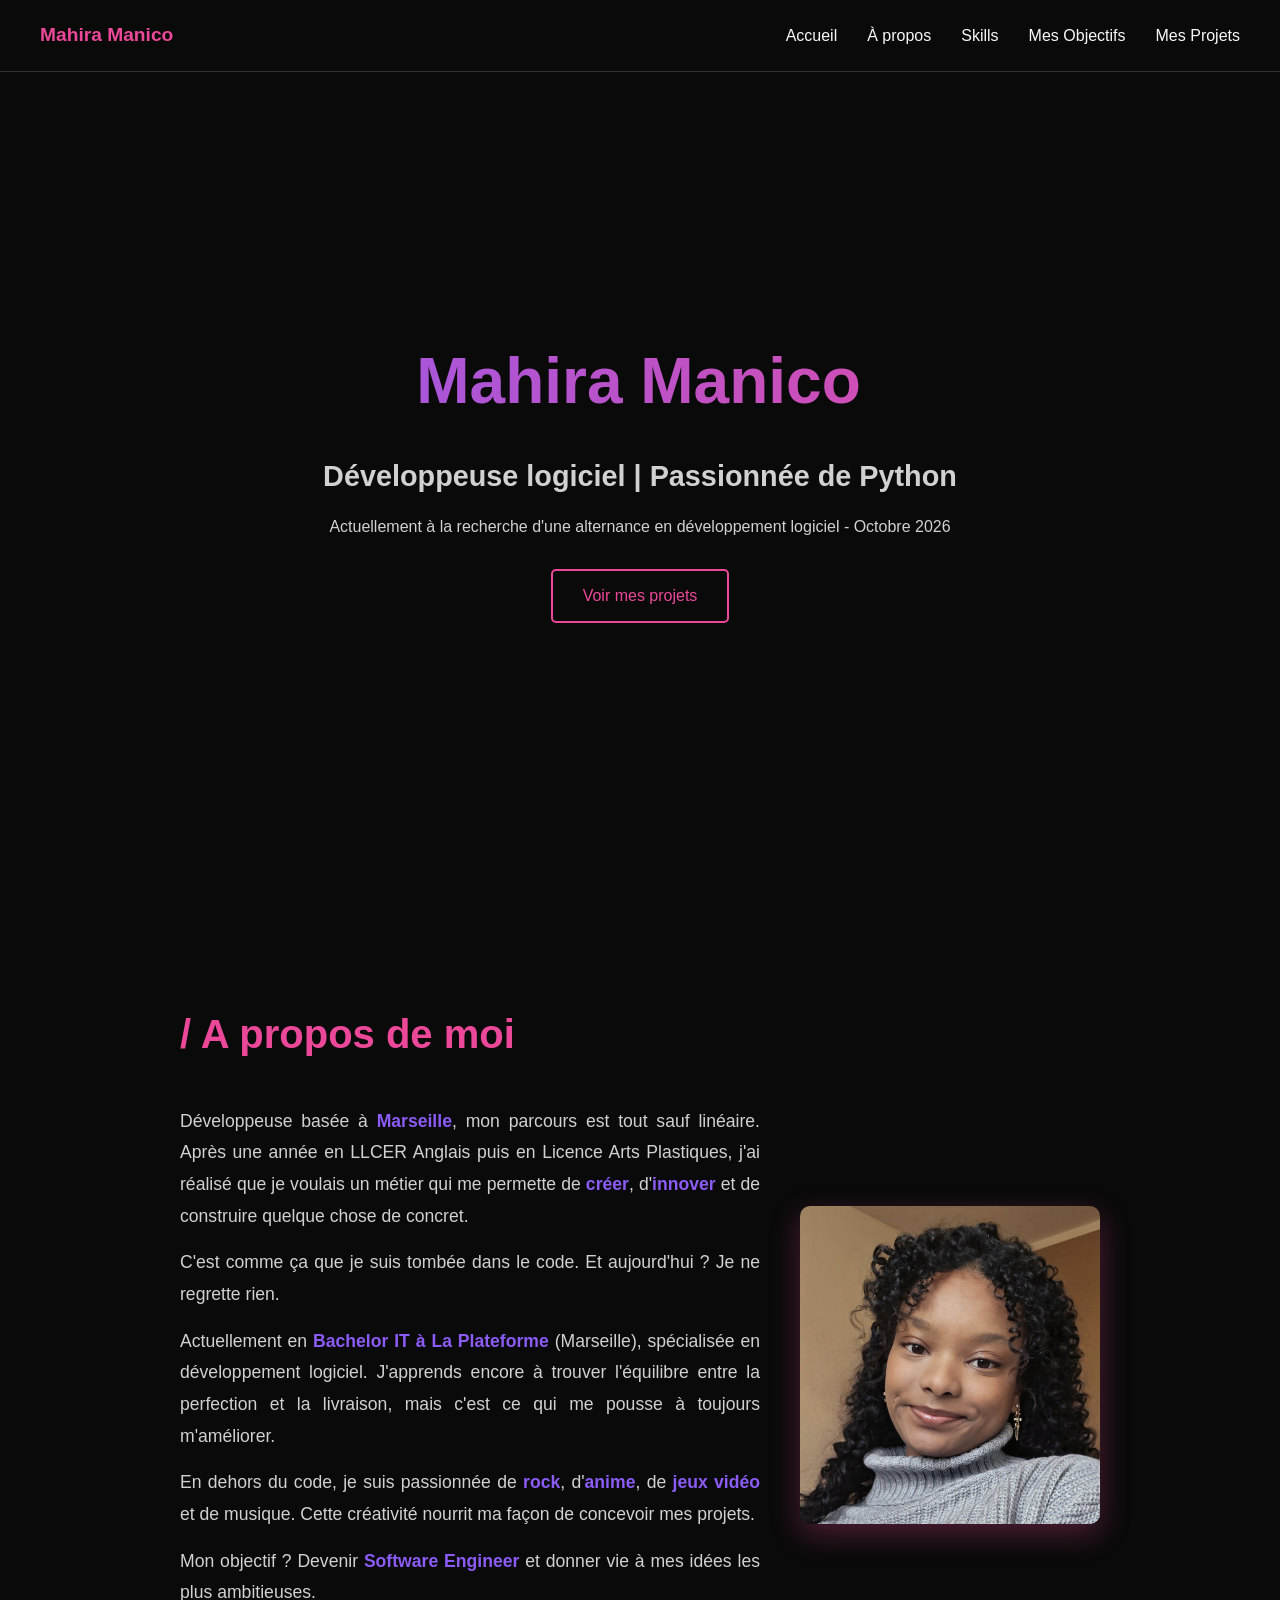
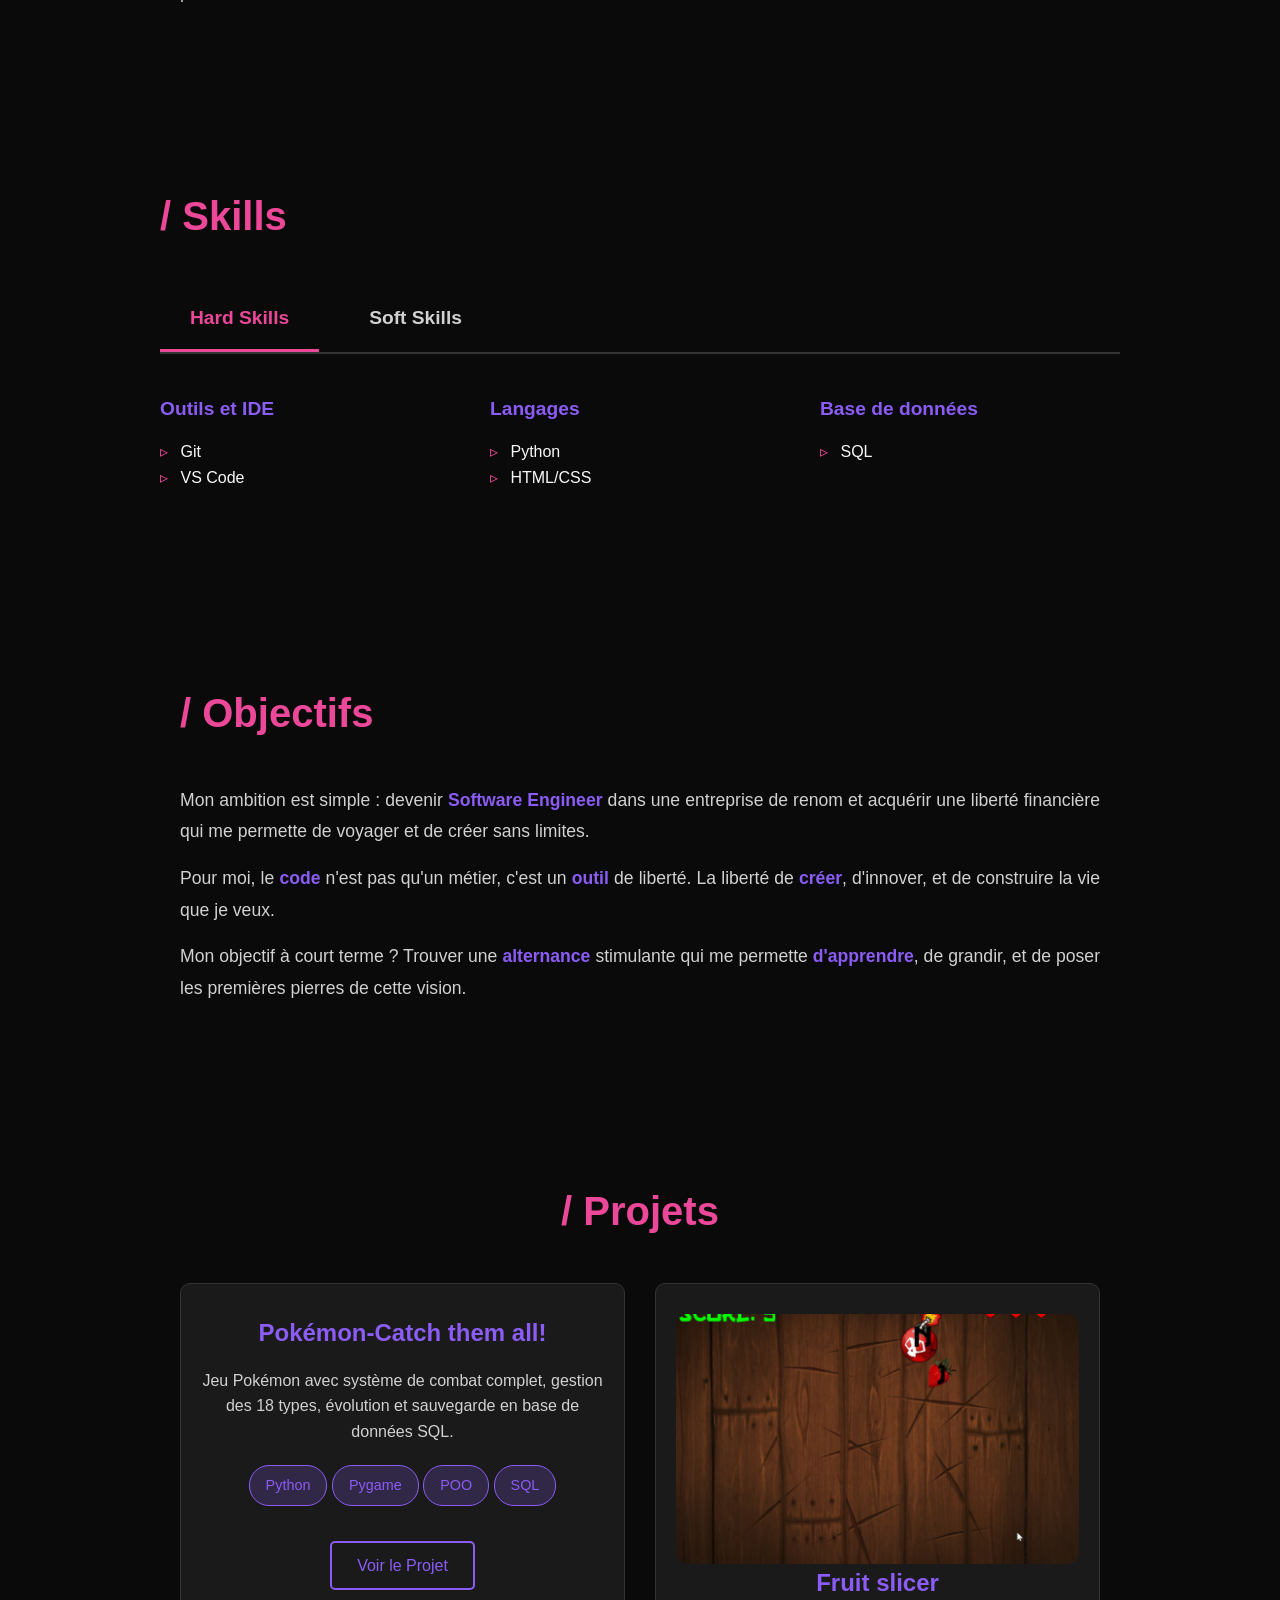
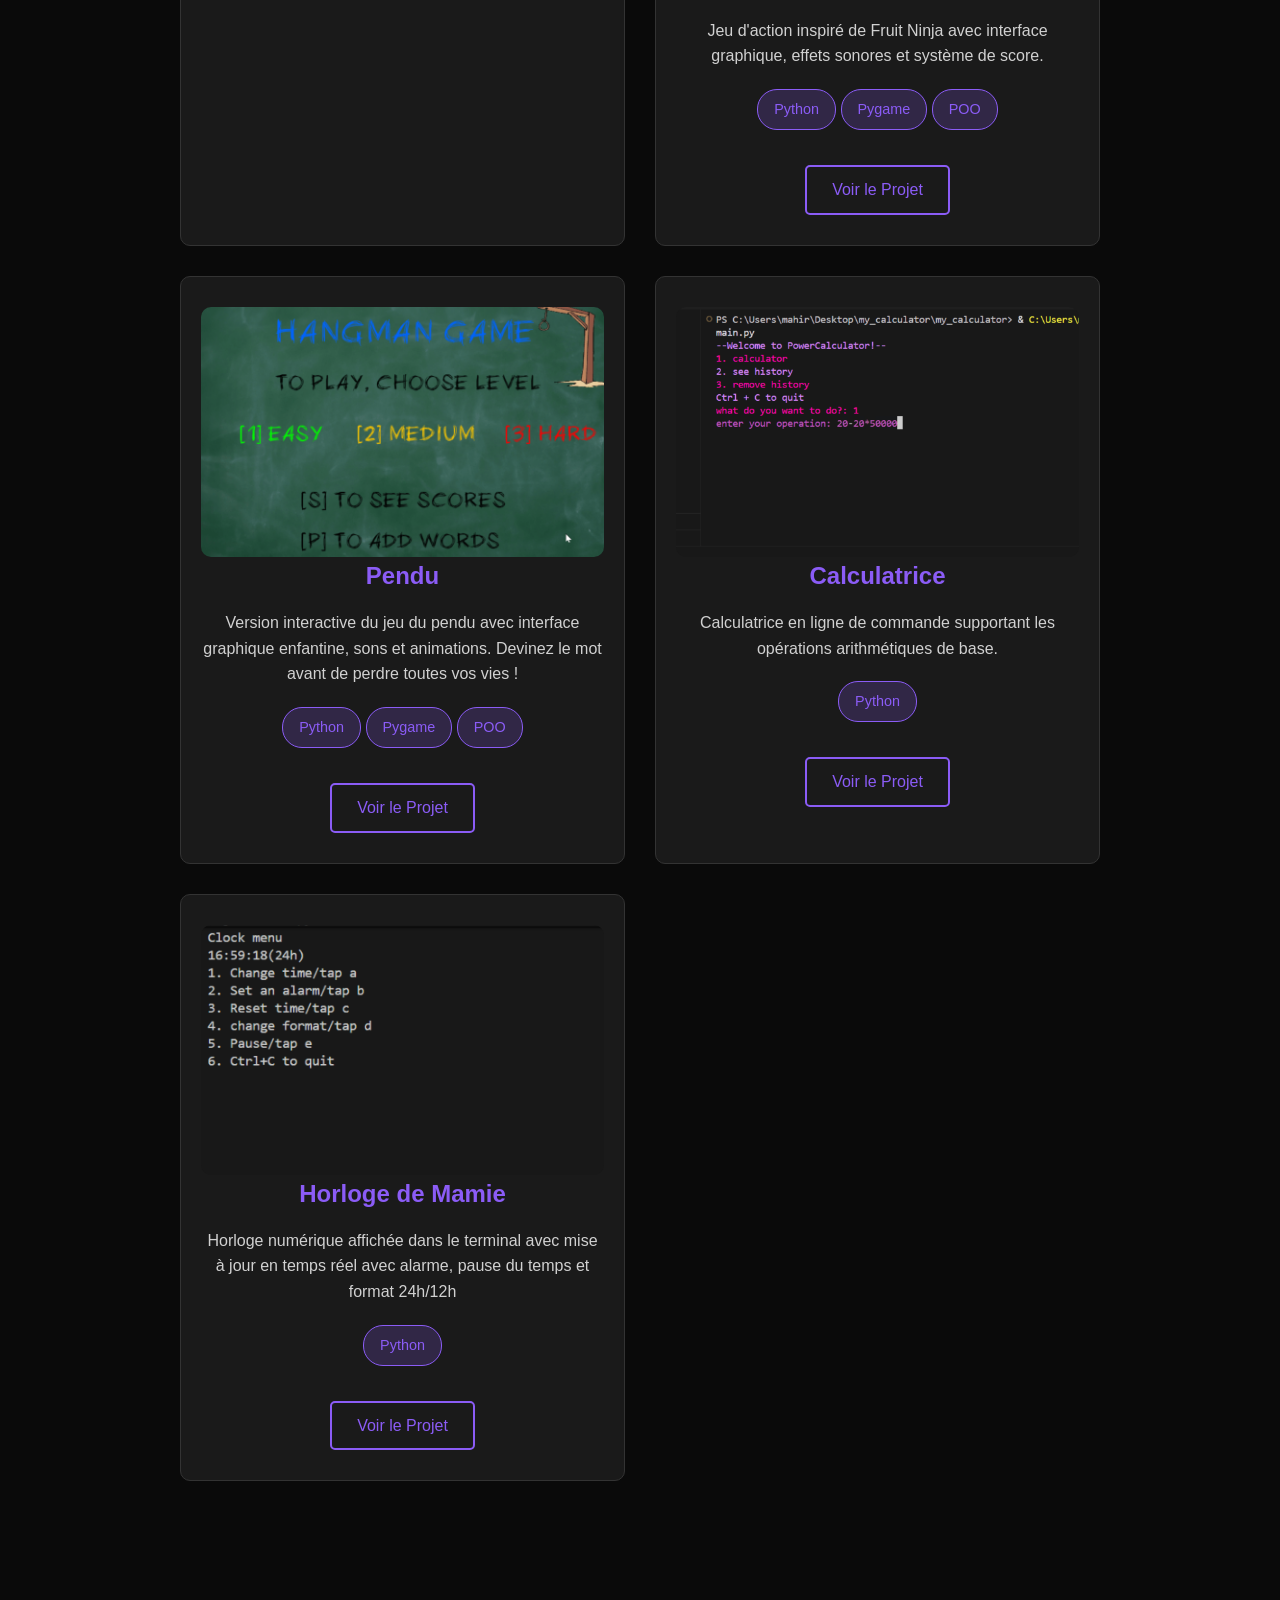
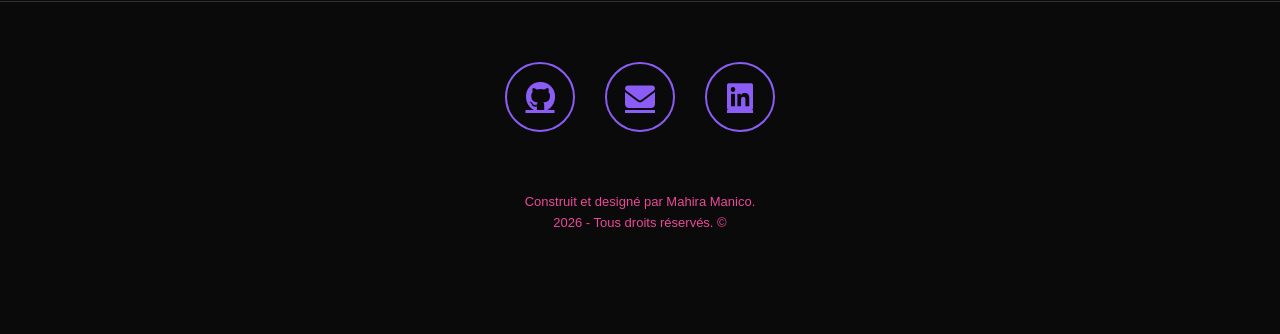
==== site.html @ 44b064f6 "Initial commit: add of portfolio and images" ====
<!DOCTYPE html>
<html lang="fr">
 <head>
    <meta charset="UTF-8">
    <meta name="viewport" content="width=device-width, initial-scale=1.0">
    <title>Mon portfolio</title>
    <link rel="stylesheet" href="style.css">
    <link rel="stylesheet" href="https://cdnjs.cloudflare.com/ajax/libs/font-awesome/6.5.1/css/all.min.css">
  </head>

<body>
    <header>
       
        <nav>
          <span>Mahira Manico</span>
          <ul>
            <li><a href="#accueil">Accueil</a></li>
            <li><a href="#apropos">À propos</a></li>
            <li><a href="#skills">Skills</a></li>
            <li><a href="#objectifs">Mes Objectifs</a></li>
            <li><a href="#projets">Mes Projets</a></li>
          </ul>
        </nav>
    </header>

    <main>
    <section class="intro" id="accueil">
        <h1 class="name">Mahira Manico</h1>
        <h2>Développeuse logiciel | Passionnée de Python</h2>
        <p>Actuellement à la recherche d'une alternance en développement logiciel - Octobre 2026</p>
        <a href="#projets">Voir mes projets</a>
    </section>

    <section class="intro-block" id="apropos">
        <h2 class="name-intro">/ A propos de moi</h2>
         <article class="block-about">
            <section class="infos">
          <p>Développeuse basée à <span class="highlight">Marseille</span>, mon parcours est tout sauf linéaire. Après une année en LLCER Anglais puis en Licence Arts Plastiques, j'ai réalisé que je voulais un métier qui me permette de <span class="highlight">créer</span>, d'<span class="highlight">innover</span> et de construire quelque chose de concret.</p>
          <p>C'est comme ça que je suis tombée dans le code. Et aujourd'hui ? Je ne regrette rien.</p>
          <p>Actuellement en <span class="highlight">Bachelor IT à La Plateforme</span> (Marseille), spécialisée en développement logiciel. J'apprends encore à trouver l'équilibre entre la perfection et la livraison, mais c'est ce qui me pousse à toujours m'améliorer.</p>
          <p>En dehors du code, je suis passionnée de <span class="highlight">rock</span>, d'<span class="highlight">anime</span>, de <span class="highlight">jeux vidéo</span> et de musique. Cette créativité nourrit ma façon de concevoir mes projets.</p>
          <p>Mon objectif ? Devenir <span class="highlight">Software Engineer</span> et donner vie à mes idées les plus ambitieuses.</p>
            </section>
        <img src="images/static/me.jpg" alt="Mahira Manico">
        </article>
    </section>

 <section id="skills">
  <h2 class="name">/ Skills</h2>

  <input type="radio" name="skill-tabs" id="tab-hard-input" checked>
  <input type="radio" name="skill-tabs" id="tab-soft-input">

  <div class="skills-tabs">
    <label for="tab-hard-input" class="tab-button">Hard Skills</label>
    <label for="tab-soft-input" class="tab-button">Soft Skills</label>
  </div>

  <div class="skills-content">
    <article class="content-hard">
      <section class="skill-group">
        <h4>Outils et IDE</h4>
        <ul><li>Git</li><li>VS Code</li></ul>
      </section>
      <section class="skill-group">
        <h4>Langages</h4>
        <ul><li>Python</li><li>HTML/CSS</li></ul>
      </section>
      <section class="skill-group">
        <h4>Base de données</h4>
        <ul><li>SQL</li></ul>
      </section>
    </article>

    <article class="content-soft">
      <section class="skill-group">
        <h4>Individuel</h4>
        <ul><li>Polyvalence</li><li>Autonomie</li><li>Adaptabilité</li></ul>
      </section>
      <section class="skill-group">
        <h4>Collectif</h4>
        <ul><li>Esprit d'équipe</li><li>Communication</li></ul>
      </section>
    </article>
  </div>
</section>

    <section id="objectifs">
        <h2 class="name">/ Objectifs</h2>
         <p>Mon ambition est simple : devenir <span class="highlight">Software Engineer</span> dans une entreprise de renom et acquérir une liberté financière qui me permette de voyager et de créer sans limites.</p>
         <p>Pour moi, le <span class="highlight">code</span> n'est pas qu'un métier, c'est un <span class="highlight">outil</span> de liberté. La liberté de <span class="highlight">créer</span>, d'innover, et de construire la vie que je veux.</p>
         <p>Mon objectif à court terme ? Trouver une <span class="highlight">alternance</span> stimulante qui me permette <span class="highlight">d'apprendre</span>, de grandir, et de poser les premières pierres de cette vision.</p>
  </section>

    <section id="projets">
          <h2 class="name">/ Projets</h2>
          <div class="projects-container">
            <div class="project-cards">
                <h3>Pokémon-Catch them all!</h3>
                 <p>Jeu Pokémon avec système de combat complet, gestion des 18 types, évolution et sauvegarde en base de données SQL.</p>
                 <div class="project-stack">
                  <span>Python</span>
                  <span>Pygame</span>
                  <span>POO</span>
                  <span>SQL</span>
                  </div>
                   <a href="https://github.com/mahira-manico/pokemon">Voir le Projet</a>
            </div>
            <div class="project-cards">
               <div class="project-img">
                <img class="static" src="images/static/fruit_slicer_static.png" alt="aperçu du jeu">
                <img class="gif" src="images/gif/fruit_slicer.gif" alt="aperçu du jeu animé">
               </div>
                <h3>Fruit slicer</h3>
                 <p>Jeu d'action inspiré de Fruit Ninja avec interface graphique, effets sonores et système de score.</p>
                  <div class="project-stack">
                  <span>Python</span>
                  <span>Pygame</span>
                  <span>POO</span>
                  </div>
                   <a href="https://github.com/mahira-manico/fruit-slicer">Voir le Projet</a>
            </div>

             <div class="project-cards">
              <div class="project-img">
                 <img class="static" src="images/static/pendu_static.png" alt="aperçu du jeu">
                 <img class="gif" src="images/gif/hangman.gif" alt="aperçu du jeu animé">
              </div>
                <h3>Pendu</h3>
                 <p> Version interactive du jeu du pendu avec interface graphique enfantine, sons et animations. Devinez le mot avant de perdre toutes vos vies !</p>
                  <div class="project-stack">
                  <span>Python</span>
                  <span>Pygame</span>
                  <span>POO</span>            
                  </div>
                   <a href="https://github.com/mahira-manico/pendu">Voir le Projet</a>
            </div>
             <div class="project-cards">
               <div class="project-img">
                <img class="static" src="images/static/calculator_static.png" alt="aperçu du jeu">
                <img class="gif" src="images/gif/calculator.gif" alt="aperçu du jeu animé">
               </div>
                <h3>Calculatrice</h3>
                 <p> Calculatrice en ligne de commande supportant les opérations arithmétiques de base.</p>
                  <div class="project-stack">
                  <span>Python</span>
                  </div>
                   <a href="https://github.com/mahira-manico/my_calculator">Voir le Projet</a>
            </div>
             <div class="project-cards">
               <div class="project-img">
                <img class="static" src="images/static/clock_static.png" alt="aperçu du jeu">
                <img class="gif" src="images/gif/clock.gif" alt="aperçu du jeu animé">
               </div>
                <h3>Horloge de Mamie</h3>
                 <p>Horloge numérique affichée dans le terminal avec mise à jour en temps réel avec alarme, pause du temps et format 24h/12h</p>
                  <div class="project-stack">
                  <span>Python</span>
                  </div>
                   <a href="https://github.com/mahira-manico/clock_project">Voir le Projet</a>
             </div>
            </div>
    </section>
     </main>

    <footer>
        <div class="contact">

          <a href="https://github.com/mahira-manico" target="_blank" alt="lien Github">
            <i class="fa-brands fa-github"></i>
          </a>
       
          <a href="mailto:mahira.manico@laplateforme.io" target="_blank" alt="lien Gmail">
            <i class="fa-solid fa-envelope"></i>
          </a>

          <a href="https://www.linkedin.com/in/mahira-manico" alt="lien Linkedin">
            <i class="fa-brands fa-linkedin"></i>
          </a>
        </div>
        <div class="rights">
          <p>Construit et designé par Mahira Manico.</p>
          <p>2026 - Tous droits réservés. ©</p>
        </div>
    </footer>
</body>
</html>
---- style.css ----
/* === RESET === */
* {
    margin: 0;
    padding: 0;
    box-sizing: border-box;
}

/* === VARIABLES COULEURS === */
:root {
    --bg-dark: #0a0a0a;
    --text-light: #f8f8f8;
    --text-gray: #d1d1d1;
    --accent-violet: #8b5cf6;
    --accent-rose: #ec4899;
    --hover-bg: rgba(236, 72, 153, 0.1);
}

/* === BODY === */
body {
    background-color: var(--bg-dark);
    color: var(--text-light);
    font-family: Arial, sans-serif;
    line-height: 1.6;
}

html {
    scroll-behavior: smooth;
}


/* === HEADER & NAV === */
header {
    position: sticky;
    top: 0;
    background-color: var(--bg-dark);
    padding: 20px 40px;
    border-bottom: 1px solid #333;
}

nav {
    display: flex;
    justify-content: space-between;
    align-items: center;
}

nav span {
    font-size: 1.2rem;
    font-weight: bold;
    color: var(--accent-rose);
}

nav ul {
    display: flex;
    list-style: none;
    gap: 30px;
}

nav a {
    color: var(--text-light);
    text-decoration: none;
    transition: color 0.3s;
}

nav a:hover {
    color: var(--accent-violet);
}

/* === SECTION INTRO / ACCUEIL === */
.intro {
    text-align: center;
    min-height: 90vh;
    display: flex;
    flex-direction: column;
    justify-content: center;
    align-items: center;
    padding: 40px;
}

.intro .name {
     display: inline-block;
    font-size: 4rem;
    margin-bottom: 20px;
    background: linear-gradient(to right, var(--accent-violet), var(--accent-rose));
    -webkit-background-clip: text;
    -webkit-text-fill-color: transparent;
    background-clip: text;
    
    /* Effet typewriter */
    overflow: hidden;
    border-right: 3px solid var(--accent-rose);
    white-space: nowrap;
    width: 0;
    animation: typing 2s steps(13) 0.5s forwards, blink 0.75s step-end 3,removeCursor 0s 2s forwards;
}

.intro h2 {
    font-size: 1.8rem;
    color: var(--text-gray);
    margin-bottom: 15px;
}

.intro p {
    color: var(--text-gray);
    margin-bottom: 30px;
}

.intro a {
    display: inline-block;
    padding: 12px 30px;
    background-color: transparent;
    border: 2px solid var(--accent-rose);
    color: var(--accent-rose);
    text-decoration: none;
    border-radius: 5px;
    transition: all 0.3s;
}

.intro a:hover {
    background-color: var(--accent-rose);
    color: var(--bg-dark);
}

/* === SECTION À PROPOS === */
.intro-block {
    max-width: 1000px;
    margin: 80px auto;
    padding: 40px;
}

.name-intro {
    font-size: 2.5rem;
    margin-bottom: 40px;
    color: var(--accent-rose);
}

.block-about {
    display: flex;
    gap: 40px;
    align-items: center;
}

.infos {
    flex: 1;
    font-size: 1.1rem;
    line-height: 1.8;
    text-align: justify;
    color: var(--text-gray);
}

.highlight {
    color: var(--accent-violet);
    font-weight: 600;
}

/* Rendre les paragraphes plus aérés */
.infos p {
    margin-bottom: 15px;
}
.block-about img {
    max-width: 300px;
    border-radius: 10px;
    box-shadow: 0 10px 30px rgba(236, 72, 153, 0.3);
}

/* === SKILLS SECTION === */
#skills {
    max-width: 1000px;
    margin: 80px auto;
    padding: 40px 20px;
}

#skills h2 {
    font-size: 2.5rem;
    margin-bottom: 40px;
    color: var(--accent-rose);
}

/* Cacher les radio buttons */
#tab-hard-input,
#tab-soft-input {
    display: none;
}

/* Boutons d'onglets */
.skills-tabs {
    display: flex;
    gap: 20px;
    margin-bottom: 40px;
    border-bottom: 2px solid #333;
}

.tab-button {
    padding: 15px 30px;
    color: var(--text-gray);
    cursor: pointer;
    font-size: 1.2rem;
    font-weight: 600;
    border-bottom: 3px solid transparent;
    transition: all 0.3s;
}

.tab-button:hover {
    color: var(--accent-rose);
}

/* Style de l'onglet actif */
#tab-hard-input:checked ~ .skills-tabs label[for="tab-hard-input"],
#tab-soft-input:checked ~ .skills-tabs label[for="tab-soft-input"] {
    color: var(--accent-rose);
    border-bottom-color: var(--accent-rose);
}

/* Contenu caché par défaut */
.content-hard,
.content-soft {
    display: none;
}

/* Afficher le contenu selon l'onglet actif */
#tab-hard-input:checked ~ .skills-content .content-hard {
    display: grid;
    grid-template-columns: repeat(auto-fit, minmax(250px, 1fr));
    gap: 30px;
}

#tab-soft-input:checked ~ .skills-content .content-soft {
    display: grid;
    grid-template-columns: repeat(auto-fit, minmax(250px, 1fr));
    gap: 30px;
}

/* Style des groupes de skills */
.skill-group {
    margin-bottom: 30px;
}

.skill-group h4 {
    color: var(--accent-violet);
    margin-bottom: 15px;
    font-size: 1.2rem;
}

.skill-group ul {
    list-style: none;
    padding-left: 0;
}

.skill-group li:before {
    content: "▹ ";
    color: var(--accent-rose);
    margin-right: 8px;
}

/* === SECTION OBJECTIFS === */
#objectifs {
    max-width: 1000px;
    margin: 80px auto;
    padding: 40px;
}

#objectifs h2 {
    font-size: 2.5rem;
    margin-bottom: 40px;
    color: var(--accent-rose);
}

#objectifs p {
    font-size: 1.1rem;
    line-height: 1.8;
    color: var(--text-gray);
    text-align: justify;
    margin-bottom:15px;
}

/* === SECTION PROJETS === */
#projets {
    max-width: 1000px;
    margin: 80px auto;
    padding: 40px;
}

#projets .name{
    font-size: 2.5rem;
    margin-bottom: 40px;
    color: var(--accent-rose);
    text-align:center;
}

.projects-container{
    display: grid;
    grid-template-columns: repeat(auto-fit, minmax(300px, 1fr));
    gap: 30px;
}

.project-cards {
    
    background-color: #1a1a1a;
    padding: 30px 20px;
    border-radius: 10px;
    border: 1px solid #333;
    transition: transform 0.3s, box-shadow 0.3s;
    text-align:center;

}

.project-cards:hover {
    transform: translateY(-5px);
    box-shadow: 0 10px 30px rgba(139, 92, 246, 0.3);
}

.project-cards h3 {
    color: var(--accent-violet);
    margin-bottom: 15px;
    font-size: 1.5rem;
}

.project-cards p {
    color: var(--text-gray);
    margin-bottom: 10px;
    line-height: 1.6;
}

.project-cards a {
    display: inline-block;
    margin-top: 15px;
    padding: 10px 25px;
    background-color: transparent;
    border: 2px solid var(--accent-violet);
    color: var(--accent-violet);
    text-decoration: none;
    border-radius: 5px;
    transition: all 0.3s;
}

.project-cards a:hover {
    background-color: var(--accent-violet);
    color: var(--bg-dark);
}

.project-stack{
    margin: 15px 0;
    text-align:center;
    margin-bottom:20px;
    margin-top:20px;
}

.project-stack span{
    display: inline-block;
    padding: 8px 16px;
    background-color: rgba(139, 92, 246, 0.2);
    border: 1px solid var(--accent-violet);
    border-radius: 20px;
    color: var(--accent-violet);
    font-size: 0.9rem;
    font-weight: 500;

}
.project-img {
    height: 250px;
    overflow: hidden;
    background-color: #000;
    display: flex;
    justify-content: center;
    align-items: center;
    border-radius: 10px;
    width: 100%;
    position: relative; /* Important ! */
}

.project-img img {
    width: 100%;
    height: 100%;
    object-fit: cover;
    transition: opacity 0.3s ease;
}

.project-img .gif {
    position: absolute;
    top: 0;
    left: 0;
    opacity: 0;
}

.project-img:hover .gif {
    opacity: 1;
}

.project-img:hover .static {
    opacity: 0;
}


/* === FOOTER === */
footer {
    text-align: center;
    padding: 60px 40px;
    border-top: 1px solid #333;
    margin-top: 80px;
}

footer h2 {
    font-size: 2rem;
    margin-bottom: 30px;
    color: var(--accent-rose);
}

.contact {
    display: flex;
    gap: 30px;
    justify-content: center;
    align-items: center;
}

.contact a {
    display: flex;
    align-items: center;
    justify-content: center;
    width: 70px;
    height: 70px;
    background-color: transparent;
    border: 2px solid var(--accent-violet);
    border-radius: 50%;
    color: var(--accent-violet);
    font-size: 30px;
    transition: all 0.3s;
}

.contact a:hover {
    background-color: var(--accent-violet);
    color: var(--bg-dark);
    transform: translateY(-5px);
}

.rights{
    text-align: center;
    padding: 10px 10px;
    margin-top: 50px;
    margin-bottom: 30px;
    color:var(--accent-rose);
    font-size:small;

}

/* Animation d'apparition */
@keyframes fadeInUp {
    from {
        opacity: 0;
        transform: translateY(30px);
    }
    to {
        opacity: 1;
        transform: translateY(0);
    }
}

@keyframes typing {
    from { width: 0; }
    to { width: 100%; }
}

@keyframes blink {
    50% { border-color: transparent; }
}

@keyframes removeCursor {
    to { border-right-color: transparent; }
}

/* Applique l'animation aux sections */
section {
    animation: fadeInUp 0.8s ease-out;
}

/* Pour que chaque section apparaisse avec un délai */
#accueil { animation-delay: 0s; }
#apropos { animation-delay: 0.2s; }
#skills { animation-delay: 0.2s; }
#objectifs { animation-delay: 0.2s; }
#projets { animation-delay: 0.2s; }
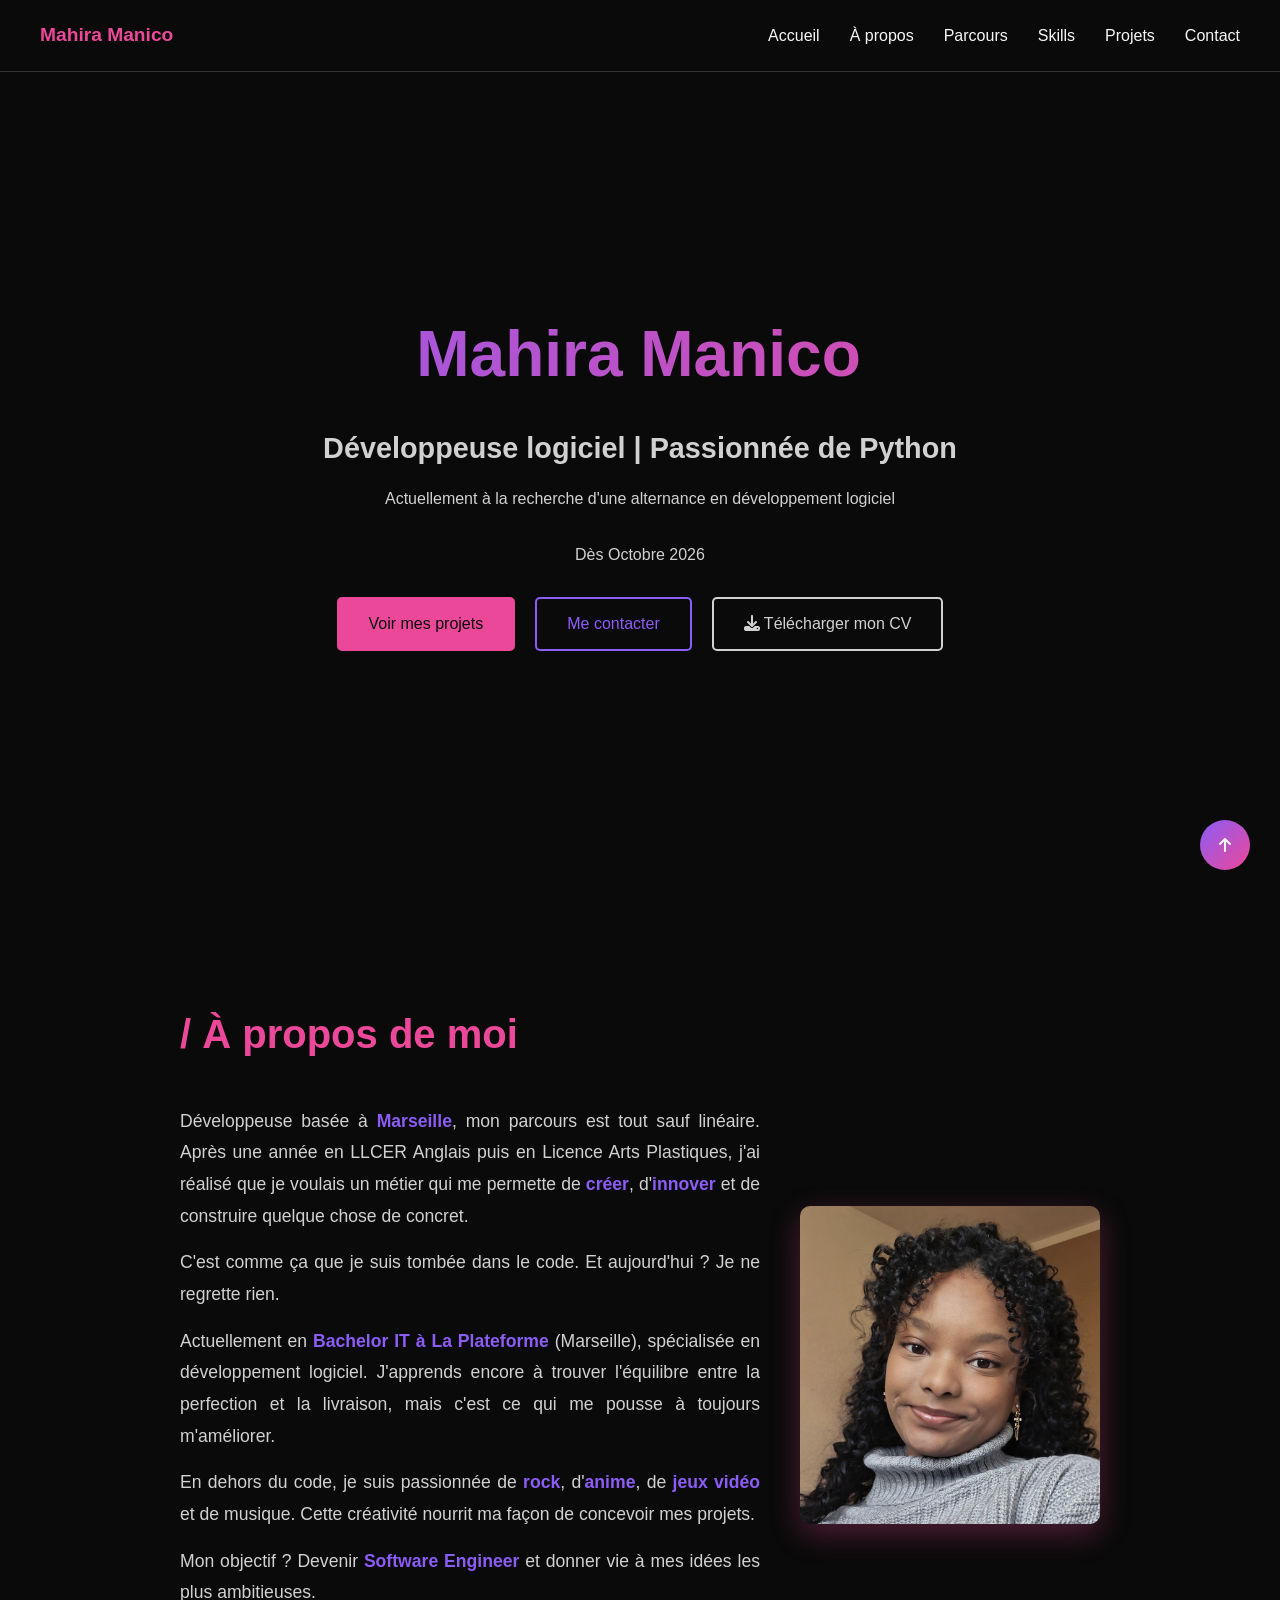
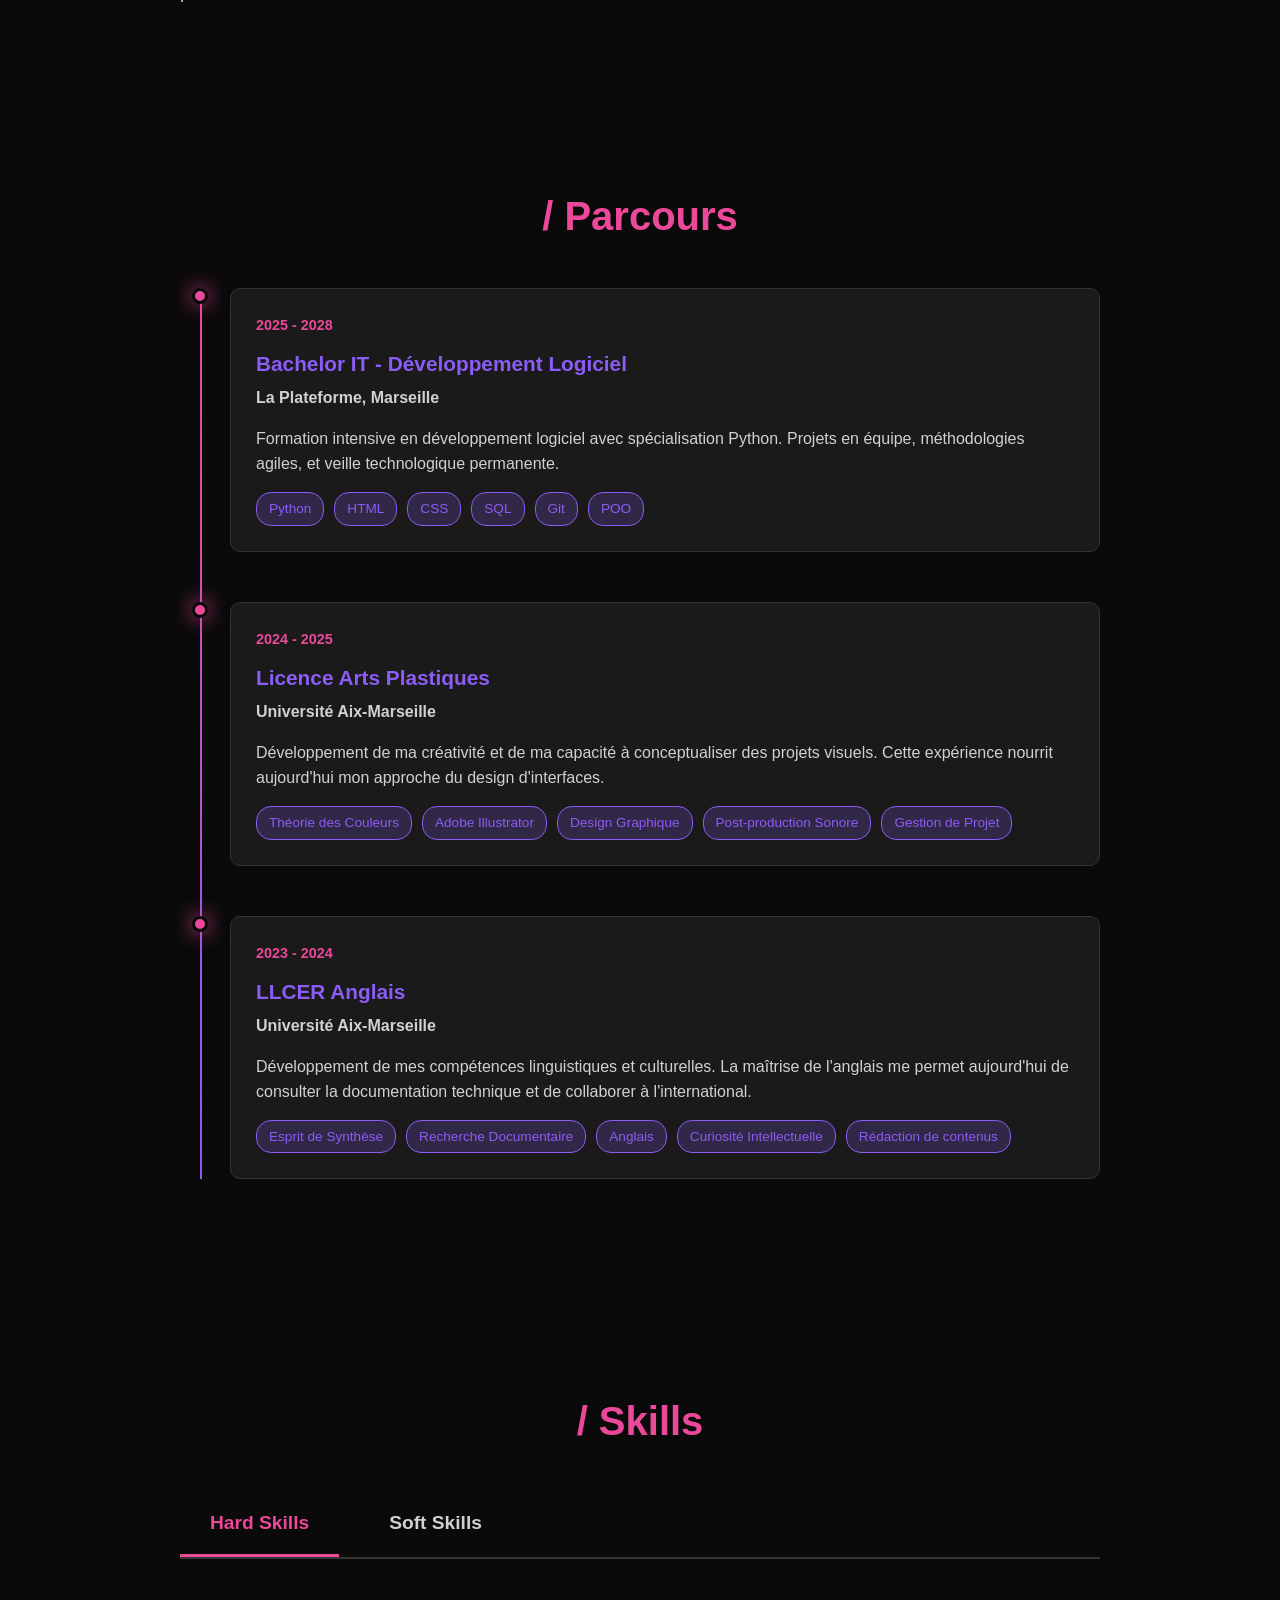
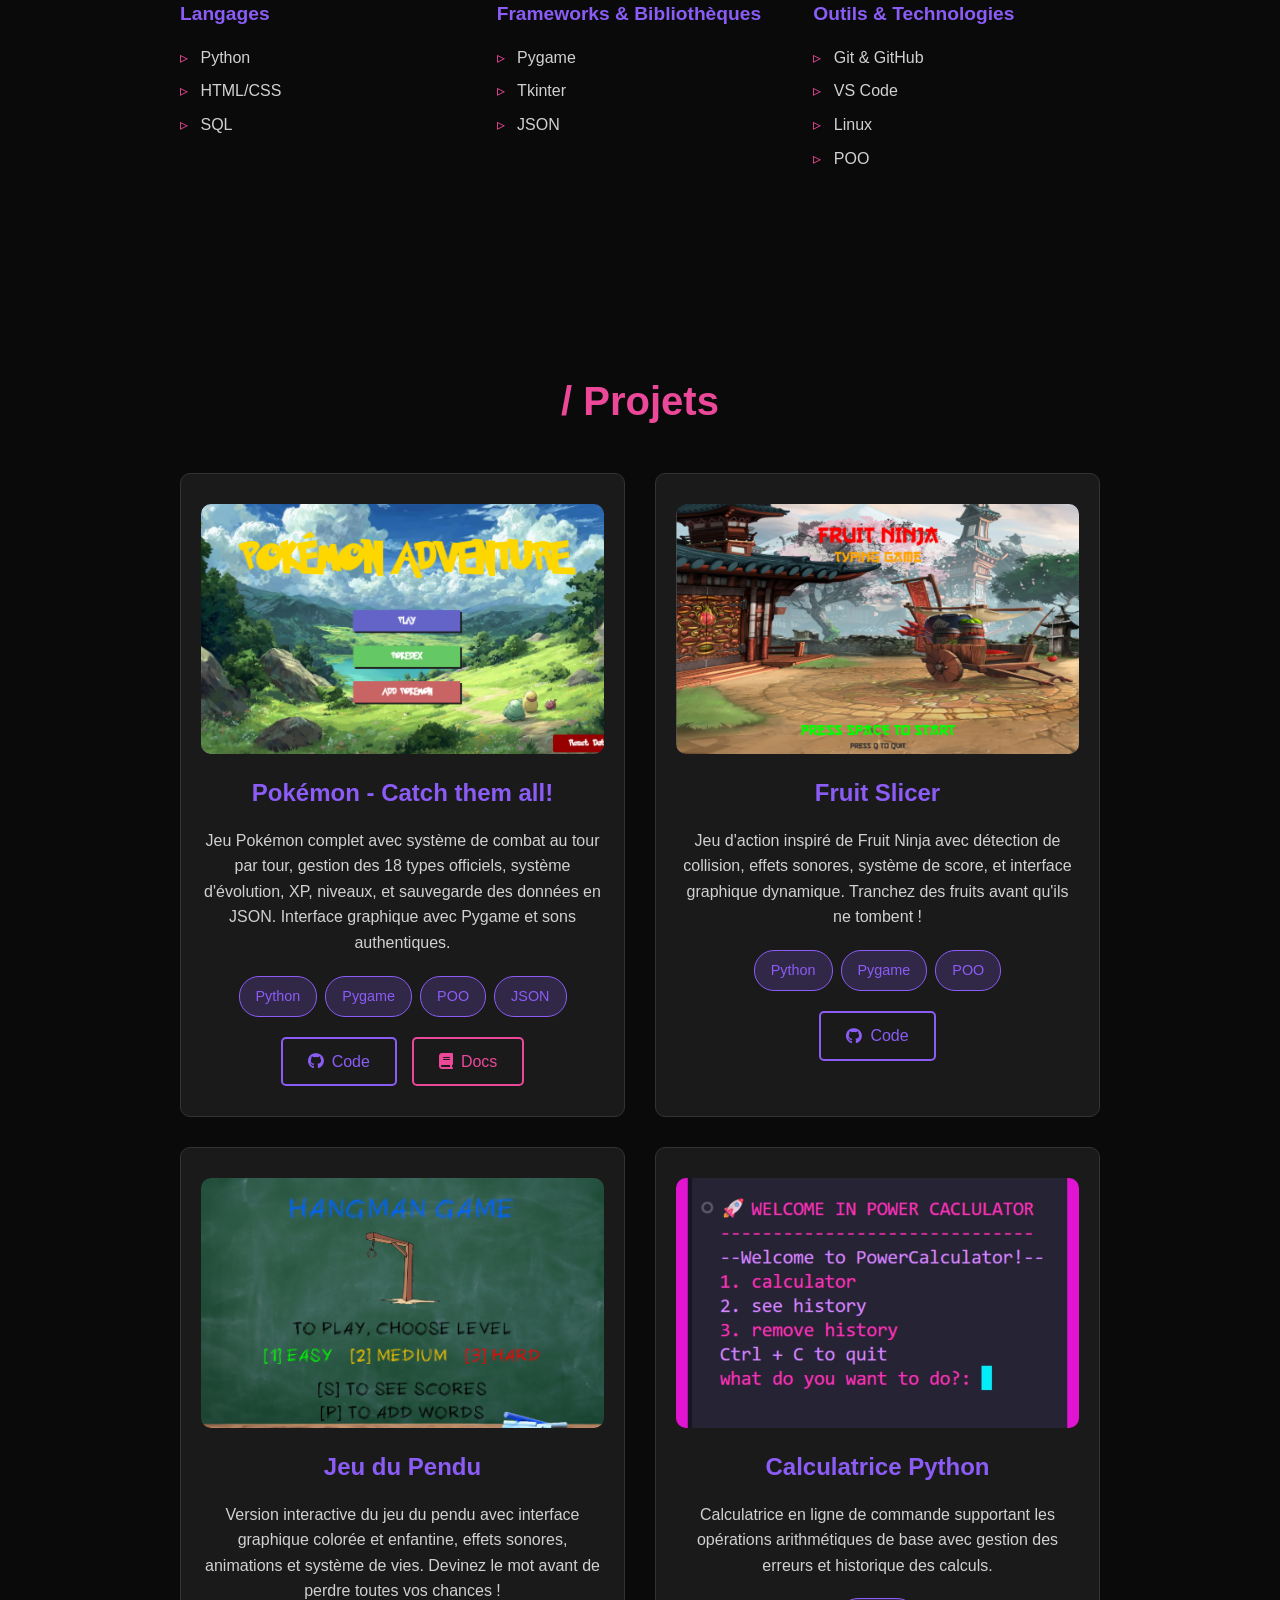
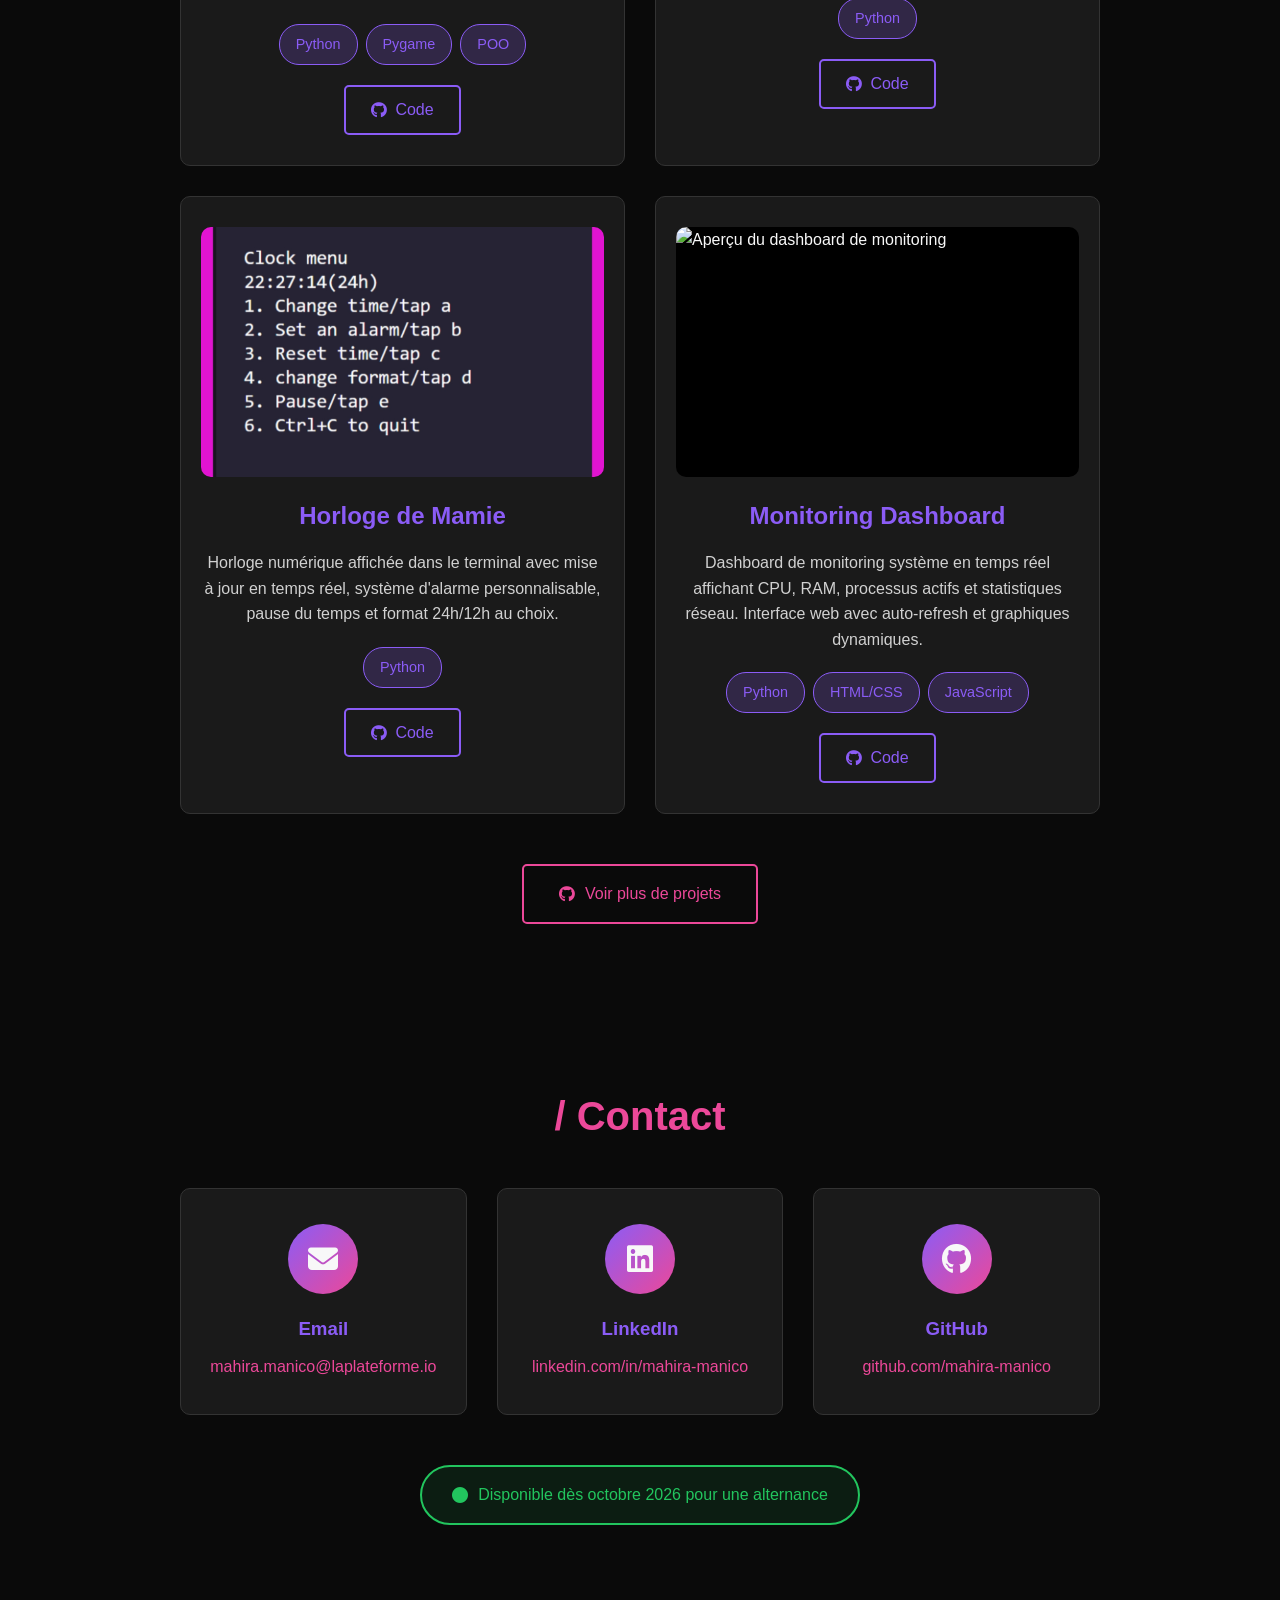
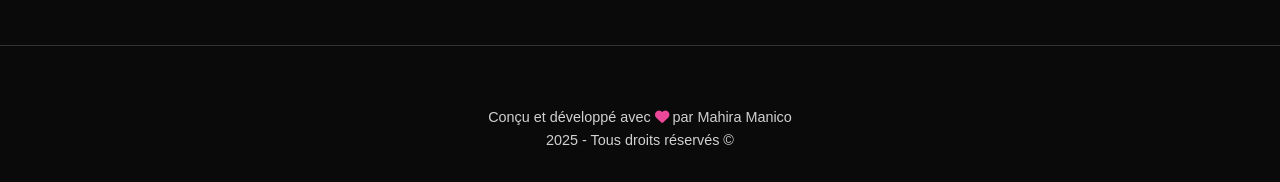
==== commit fc58227a: "refactor: polishing off css and add of responsive" ====
--- a/site.html
+++ b/site.html
@@ -3,22 +3,24 @@
  <head>
     <meta charset="UTF-8">
     <meta name="viewport" content="width=device-width, initial-scale=1.0">
-    <title>Mon portfolio</title>
+    <meta name="description" content="Portfolio de Mahira Manico - Développeuse logiciel passionnée de Python, à la recherche d'une alternance en développement.">
+    <meta name="keywords" content="développeuse, python, portfolio, alternance, software engineer">
+    <title>Mahira Manico | Développeuse Python</title>
     <link rel="stylesheet" href="style.css">
     <link rel="stylesheet" href="https://cdnjs.cloudflare.com/ajax/libs/font-awesome/6.5.1/css/all.min.css">
   </head>
 
 <body>
     <header>
-       
         <nav>
           <span>Mahira Manico</span>
           <ul>
             <li><a href="#accueil">Accueil</a></li>
             <li><a href="#apropos">À propos</a></li>
+            <li><a href="#parcours">Parcours</a></li>
             <li><a href="#skills">Skills</a></li>
-            <li><a href="#objectifs">Mes Objectifs</a></li>
-            <li><a href="#projets">Mes Projets</a></li>
+            <li><a href="#projets">Projets</a></li>
+            <li><a href="#contact">Contact</a></li>
           </ul>
         </nav>
     </header>
@@ -27,12 +29,19 @@
     <section class="intro" id="accueil">
         <h1 class="name">Mahira Manico</h1>
         <h2>Développeuse logiciel | Passionnée de Python</h2>
-        <p>Actuellement à la recherche d'une alternance en développement logiciel - Octobre 2026</p>
-        <a href="#projets">Voir mes projets</a>
+        <p>Actuellement à la recherche d'une alternance en développement logiciel</p>
+        <p>Dès Octobre 2026</p>
+        <div class="cta-buttons">
+          <a href="#projets" class="btn-primary">Voir mes projets</a>
+          <a href="#contact" class="btn-secondary">Me contacter</a>
+          <a href="assets/cv.pdf" download class="btn-cv">
+            <i class="fa-solid fa-download"></i> Télécharger mon CV
+          </a>
+        </div>
     </section>
 
     <section class="intro-block" id="apropos">
-        <h2 class="name-intro">/ A propos de moi</h2>
+        <h2 class="name-intro">/ À propos de moi</h2>
          <article class="block-about">
             <section class="infos">
           <p>Développeuse basée à <span class="highlight">Marseille</span>, mon parcours est tout sauf linéaire. Après une année en LLCER Anglais puis en Licence Arts Plastiques, j'ai réalisé que je voulais un métier qui me permette de <span class="highlight">créer</span>, d'<span class="highlight">innover</span> et de construire quelque chose de concret.</p>
@@ -41,149 +50,303 @@
           <p>En dehors du code, je suis passionnée de <span class="highlight">rock</span>, d'<span class="highlight">anime</span>, de <span class="highlight">jeux vidéo</span> et de musique. Cette créativité nourrit ma façon de concevoir mes projets.</p>
           <p>Mon objectif ? Devenir <span class="highlight">Software Engineer</span> et donner vie à mes idées les plus ambitieuses.</p>
             </section>
-        <img src="images/static/me.jpg" alt="Mahira Manico">
+        <img src="images/static/me.jpg" alt="Portrait de Mahira Manico">
         </article>
     </section>
 
- <section id="skills">
-  <h2 class="name">/ Skills</h2>
-
-  <input type="radio" name="skill-tabs" id="tab-hard-input" checked>
-  <input type="radio" name="skill-tabs" id="tab-soft-input">
-
-  <div class="skills-tabs">
-    <label for="tab-hard-input" class="tab-button">Hard Skills</label>
-    <label for="tab-soft-input" class="tab-button">Soft Skills</label>
-  </div>
-
-  <div class="skills-content">
-    <article class="content-hard">
-      <section class="skill-group">
-        <h4>Outils et IDE</h4>
-        <ul><li>Git</li><li>VS Code</li></ul>
-      </section>
-      <section class="skill-group">
-        <h4>Langages</h4>
-        <ul><li>Python</li><li>HTML/CSS</li></ul>
-      </section>
-      <section class="skill-group">
-        <h4>Base de données</h4>
-        <ul><li>SQL</li></ul>
-      </section>
-    </article>
-
-    <article class="content-soft">
-      <section class="skill-group">
-        <h4>Individuel</h4>
-        <ul><li>Polyvalence</li><li>Autonomie</li><li>Adaptabilité</li></ul>
-      </section>
-      <section class="skill-group">
-        <h4>Collectif</h4>
-        <ul><li>Esprit d'équipe</li><li>Communication</li></ul>
-      </section>
-    </article>
-  </div>
-</section>
-
-    <section id="objectifs">
-        <h2 class="name">/ Objectifs</h2>
-         <p>Mon ambition est simple : devenir <span class="highlight">Software Engineer</span> dans une entreprise de renom et acquérir une liberté financière qui me permette de voyager et de créer sans limites.</p>
-         <p>Pour moi, le <span class="highlight">code</span> n'est pas qu'un métier, c'est un <span class="highlight">outil</span> de liberté. La liberté de <span class="highlight">créer</span>, d'innover, et de construire la vie que je veux.</p>
-         <p>Mon objectif à court terme ? Trouver une <span class="highlight">alternance</span> stimulante qui me permette <span class="highlight">d'apprendre</span>, de grandir, et de poser les premières pierres de cette vision.</p>
-  </section>
+    <section id="parcours">
+        <h2 class="name">/ Parcours</h2>
+        <div class="timeline">
+            <div class="timeline-item">
+                <div class="timeline-dot"></div>
+                <div class="timeline-content">
+                    <div class="timeline-date">2025 - 2028</div>
+                    <h3>Bachelor IT - Développement Logiciel</h3>
+                    <h4>La Plateforme, Marseille</h4>
+                    <p>Formation intensive en développement logiciel avec spécialisation Python. Projets en équipe, méthodologies agiles, et veille technologique permanente.</p>
+                    <div class="timeline-tags">
+                        <span>Python</span>
+                        <span>HTML</span>
+                        <span>CSS</span>
+                        <span>SQL</span>
+                        <span>Git</span>
+                        <span>POO</span>
+                    </div>
+                </div>
+            </div>
+
+            <div class="timeline-item">
+                <div class="timeline-dot"></div>
+                <div class="timeline-content">
+                    <div class="timeline-date">2024 - 2025</div>
+                    <h3>Licence Arts Plastiques</h3>
+                    <h4>Université Aix-Marseille</h4>
+                    <p>Développement de ma créativité et de ma capacité à conceptualiser des projets visuels. Cette expérience nourrit aujourd'hui mon approche du design d'interfaces.</p>
+                      <div class="timeline-tags">
+                        <span>Théorie des Couleurs</span>
+                        <span>Adobe Illustrator</span>
+                        <span>Design Graphique</span>
+                        <span>Post-production Sonore</span>
+                        <span>Gestion de Projet</span>
+                    </div>
+                </div>
+            </div>
+
+            <div class="timeline-item">
+                <div class="timeline-dot"></div>
+                <div class="timeline-content">
+                    <div class="timeline-date">2023 - 2024</div>
+                    <h3>LLCER Anglais</h3>
+                    <h4>Université Aix-Marseille</h4>
+                    <p>Développement de mes compétences linguistiques et culturelles. La maîtrise de l'anglais me permet aujourd'hui de consulter la documentation technique et de collaborer à l'international.</p>
+                   <div class="timeline-tags">
+                        <span>Esprit de Synthèse</span>
+                        <span>Recherche Documentaire</span>
+                        <span>Anglais</span>
+                        <span>Curiosité Intellectuelle</span>
+                        <span>Rédaction de contenus</span>
+                    </div>
+                  </div>
+            </div>
+        </div>
+    </section>
+
+    <section id="skills">
+      <h2 class="name">/ Skills</h2>
+
+      <input type="radio" name="skill-tabs" id="tab-hard-input" checked>
+      <input type="radio" name="skill-tabs" id="tab-soft-input">
+
+      <div class="skills-tabs">
+        <label for="tab-hard-input" class="tab-button">Hard Skills</label>
+        <label for="tab-soft-input" class="tab-button">Soft Skills</label>
+      </div>
+
+      <div class="skills-content">
+        <article class="content-hard">
+          <section class="skill-group">
+            <h4>Langages</h4>
+            <ul>
+              <li>Python</li>
+              <li>HTML/CSS</li>
+              <li>SQL</li>
+            </ul>
+          </section>
+
+          <section class="skill-group">
+            <h4>Frameworks & Bibliothèques</h4>
+            <ul>
+              <li>Pygame</li>
+              <li>Tkinter</li>
+              <li>JSON</li>
+            </ul>
+          </section>
+
+          <section class="skill-group">
+            <h4>Outils & Technologies</h4>
+            <ul>
+              <li>Git & GitHub</li>
+              <li>VS Code</li>
+              <li>Linux</li>
+              <li>POO</li>
+            </ul>
+          </section>
+        </article>
+
+        <article class="content-soft">
+          <section class="skill-group">
+            <h4>Compétences Personnelles</h4>
+            <ul>
+              <li><i class="fa-solid fa-check"></i> Autonomie et prise d'initiative</li>
+              <li><i class="fa-solid fa-check"></i> Polyvalence et adaptabilité</li>
+              <li><i class="fa-solid fa-check"></i> Curiosité et veille technologique</li>
+              <li><i class="fa-solid fa-check"></i> Rigueur et attention aux détails</li>
+            </ul>
+          </section>
+          <section class="skill-group">
+            <h4>Compétences Collaboratives</h4>
+            <ul>
+              <li><i class="fa-solid fa-check"></i> Esprit d'équipe et collaboration</li>
+              <li><i class="fa-solid fa-check"></i> Communication claire et efficace</li>
+              <li><i class="fa-solid fa-check"></i> Partage de connaissances</li>
+              <li><i class="fa-solid fa-check"></i> Écoute active et feedback constructif</li>
+            </ul>
+          </section>
+        </article>
+      </div>
+    </section>
 
     <section id="projets">
           <h2 class="name">/ Projets</h2>
           <div class="projects-container">
             <div class="project-cards">
-                <h3>Pokémon-Catch them all!</h3>
-                 <p>Jeu Pokémon avec système de combat complet, gestion des 18 types, évolution et sauvegarde en base de données SQL.</p>
+               <div class="project-img">
+                <img class="static" src="images/static/pokemon_static.png" alt="Aperçu du jeu Pokémon">
+                <img class="gif" src="images/gif/pokemon.gif" alt="Démonstration animée du jeu Pokémon">
+               </div>
+                <h3>Pokémon - Catch them all!</h3>
+                 <p>Jeu Pokémon complet avec système de combat au tour par tour, gestion des 18 types officiels, système d'évolution, XP, niveaux, et sauvegarde des données en JSON. Interface graphique avec Pygame et sons authentiques.</p>
                  <div class="project-stack">
                   <span>Python</span>
                   <span>Pygame</span>
                   <span>POO</span>
-                  <span>SQL</span>
-                  </div>
-                   <a href="https://github.com/mahira-manico/pokemon">Voir le Projet</a>
-            </div>
+                  <span>JSON</span>
+                  </div>
+                  <div class="project-links">
+                    <a href="https://github.com/mahira-manico/pokemon" target="_blank" aria-label="Voir le code source sur GitHub">
+                      <i class="fa-brands fa-github"></i> Code
+                    </a>
+                    <a href="https://github.com/mahira-manico/pokemon#readme" target="_blank" class="demo-link" aria-label="Lire la documentation">
+                      <i class="fa-solid fa-book"></i> Docs
+                    </a>
+                  </div>
+            </div>
+
             <div class="project-cards">
                <div class="project-img">
-                <img class="static" src="images/static/fruit_slicer_static.png" alt="aperçu du jeu">
-                <img class="gif" src="images/gif/fruit_slicer.gif" alt="aperçu du jeu animé">
-               </div>
-                <h3>Fruit slicer</h3>
-                 <p>Jeu d'action inspiré de Fruit Ninja avec interface graphique, effets sonores et système de score.</p>
+                <img class="static" src="images/static/fruit_slicer_static.png" alt="Aperçu du jeu Fruit Slicer">
+                <img class="gif" src="images/gif/fruit_slicer.gif" alt="Démonstration animée du jeu Fruit Slicer">
+               </div>
+                <h3>Fruit Slicer</h3>
+                 <p>Jeu d'action inspiré de Fruit Ninja avec détection de collision, effets sonores, système de score, et interface graphique dynamique. Tranchez des fruits avant qu'ils ne tombent !</p>
                   <div class="project-stack">
                   <span>Python</span>
                   <span>Pygame</span>
                   <span>POO</span>
                   </div>
-                   <a href="https://github.com/mahira-manico/fruit-slicer">Voir le Projet</a>
+                  <div class="project-links">
+                    <a href="https://github.com/mahira-manico/fruit-slicer" target="_blank" aria-label="Voir le code source sur GitHub">
+                      <i class="fa-brands fa-github"></i> Code
+                    </a>
+                  </div>
             </div>
 
              <div class="project-cards">
               <div class="project-img">
-                 <img class="static" src="images/static/pendu_static.png" alt="aperçu du jeu">
-                 <img class="gif" src="images/gif/hangman.gif" alt="aperçu du jeu animé">
+                 <img class="static" src="images/static/pendu_static.png" alt="Aperçu du jeu du Pendu">
+                 <img class="gif" src="images/gif/hangman.gif" alt="Démonstration animée du jeu du Pendu">
               </div>
-                <h3>Pendu</h3>
-                 <p> Version interactive du jeu du pendu avec interface graphique enfantine, sons et animations. Devinez le mot avant de perdre toutes vos vies !</p>
+                <h3>Jeu du Pendu</h3>
+                 <p>Version interactive du jeu du pendu avec interface graphique colorée et enfantine, effets sonores, animations et système de vies. Devinez le mot avant de perdre toutes vos chances !</p>
                   <div class="project-stack">
                   <span>Python</span>
                   <span>Pygame</span>
                   <span>POO</span>            
                   </div>
-                   <a href="https://github.com/mahira-manico/pendu">Voir le Projet</a>
-            </div>
+                  <div class="project-links">
+                    <a href="https://github.com/mahira-manico/pendu" target="_blank" aria-label="Voir le code source sur GitHub">
+                      <i class="fa-brands fa-github"></i> Code
+                    </a>
+                  </div>
+            </div>
+
              <div class="project-cards">
                <div class="project-img">
-                <img class="static" src="images/static/calculator_static.png" alt="aperçu du jeu">
-                <img class="gif" src="images/gif/calculator.gif" alt="aperçu du jeu animé">
-               </div>
-                <h3>Calculatrice</h3>
-                 <p> Calculatrice en ligne de commande supportant les opérations arithmétiques de base.</p>
-                  <div class="project-stack">
-                  <span>Python</span>
-                  </div>
-                   <a href="https://github.com/mahira-manico/my_calculator">Voir le Projet</a>
-            </div>
+                <img class="static" src="images/static/calculator.jpg" alt="Aperçu de la calculatrice">
+                <img class="gif" src="images/gif/calculator.gif" alt="Démonstration animée de la calculatrice">
+               </div>
+                <h3>Calculatrice Python</h3>
+                 <p>Calculatrice en ligne de commande supportant les opérations arithmétiques de base avec gestion des erreurs et historique des calculs.</p>
+                  <div class="project-stack">
+                  <span>Python</span>
+                  </div>
+                  <div class="project-links">
+                    <a href="https://github.com/mahira-manico/my_calculator" target="_blank" aria-label="Voir le code source sur GitHub">
+                      <i class="fa-brands fa-github"></i> Code
+                    </a>
+                  </div>
+            </div>
+
              <div class="project-cards">
                <div class="project-img">
-                <img class="static" src="images/static/clock_static.png" alt="aperçu du jeu">
-                <img class="gif" src="images/gif/clock.gif" alt="aperçu du jeu animé">
+                <img class="static" src="images/static/clock_static.jpg" alt="Aperçu de l'horloge">
+                <img class="gif" src="images/gif/clock.gif" alt="Démonstration animée de l'horloge">
                </div>
                 <h3>Horloge de Mamie</h3>
-                 <p>Horloge numérique affichée dans le terminal avec mise à jour en temps réel avec alarme, pause du temps et format 24h/12h</p>
-                  <div class="project-stack">
-                  <span>Python</span>
-                  </div>
-                   <a href="https://github.com/mahira-manico/clock_project">Voir le Projet</a>
+                 <p>Horloge numérique affichée dans le terminal avec mise à jour en temps réel, système d'alarme personnalisable, pause du temps et format 24h/12h au choix.</p>
+                  <div class="project-stack">
+                  <span>Python</span>
+                  </div>
+                  <div class="project-links">
+                    <a href="https://github.com/mahira-manico/clock_project" target="_blank" aria-label="Voir le code source sur GitHub">
+                      <i class="fa-brands fa-github"></i> Code
+                    </a>
+                  </div>
              </div>
-            </div>
+
+             <div class="project-cards">
+               <div class="project-img">
+                <img class="static" src="images/static/monitoring_static.png" alt="Aperçu du dashboard de monitoring">
+                <img class="gif" src="images/gif/monitoring.gif" alt="Démonstration animée du monitoring">
+               </div>
+                <h3>Monitoring Dashboard</h3>
+                 <p>Dashboard de monitoring système en temps réel affichant CPU, RAM, processus actifs et statistiques réseau. Interface web avec auto-refresh et graphiques dynamiques.</p>
+                  <div class="project-stack">
+                  <span>Python</span>
+                  <span>HTML/CSS</span>
+                  <span>JavaScript</span>
+                  </div>
+                  <div class="project-links">
+                    <a href="https://github.com/mahira-manico/monitoring_dashboard" target="_blank" aria-label="Voir le code source sur GitHub">
+                      <i class="fa-brands fa-github"></i> Code
+                    </a>
+                  </div>
+             </div>
+            </div>
+
+            <div class="see-more-container">
+              <a href="https://github.com/mahira-manico?tab=repositories" target="_blank" class="see-more-btn" aria-label="Voir tous mes projets sur GitHub">
+                <i class="fa-brands fa-github"></i> Voir plus de projets
+              </a>
+            </div>
+    </section>
+
+    <section id="contact">
+        <h2 class="name">/ Contact</h2>
+        <div class="contact-cards">
+          <div class="contact-card">
+            <div class="contact-icon">
+              <i class="fa-solid fa-envelope"></i>
+            </div>
+            <h3>Email</h3>
+            <a href="mailto:mahira.manico@laplateforme.io" aria-label="M'envoyer un mail">mahira.manico@laplateforme.io</a>
+          </div>
+
+          <div class="contact-card">
+            <div class="contact-icon">
+              <i class="fa-brands fa-linkedin"></i>
+            </div>
+            <h3>LinkedIn</h3>
+            <a href="https://www.linkedin.com/in/mahira-manico" target="_blank" aria-label="Voir mon profil linkedin">linkedin.com/in/mahira-manico</a>
+          </div>
+
+          <div class="contact-card">
+            <div class="contact-icon">
+              <i class="fa-brands fa-github"></i>
+            </div>
+            <h3>GitHub</h3>
+            <a href="https://github.com/mahira-manico" target="_blank" aria-label="Voir mon profil github">github.com/mahira-manico</a>
+          </div>
+        </div>
+
+        <div class="availability">
+          <div class="availability-badge">
+            <i class="fa-solid fa-circle"></i>
+            <span>Disponible dès octobre 2026 pour une alternance</span>
+          </div>
+        </div>
     </section>
      </main>
 
     <footer>
-        <div class="contact">
-
-          <a href="https://github.com/mahira-manico" target="_blank" alt="lien Github">
-            <i class="fa-brands fa-github"></i>
-          </a>
-       
-          <a href="mailto:mahira.manico@laplateforme.io" target="_blank" alt="lien Gmail">
-            <i class="fa-solid fa-envelope"></i>
-          </a>
-
-          <a href="https://www.linkedin.com/in/mahira-manico" alt="lien Linkedin">
-            <i class="fa-brands fa-linkedin"></i>
-          </a>
-        </div>
         <div class="rights">
-          <p>Construit et designé par Mahira Manico.</p>
-          <p>2026 - Tous droits réservés. ©</p>
+          <p>Conçu et développé avec <i class="fa-solid fa-heart"></i> par Mahira Manico</p>
+          <p>2025 - Tous droits réservés ©</p>
         </div>
     </footer>
+
+    <a href="#accueil" class="back-to-top" aria-label="Retour en haut de la page">
+      <i class="fa-solid fa-arrow-up"></i>
+    </a>
 </body>
-</html>
-
-    +</html>
--- a/style.css
+++ b/style.css
@@ -1,21 +1,17 @@
-/* === RESET === */
 * {
     margin: 0;
     padding: 0;
     box-sizing: border-box;
 }
 
-/* === VARIABLES COULEURS === */
 :root {
     --bg-dark: #0a0a0a;
     --text-light: #f8f8f8;
     --text-gray: #d1d1d1;
     --accent-violet: #8b5cf6;
     --accent-rose: #ec4899;
-    --hover-bg: rgba(236, 72, 153, 0.1);
-}
-
-/* === BODY === */
+}
+
 body {
     background-color: var(--bg-dark);
     color: var(--text-light);
@@ -25,16 +21,21 @@
 
 html {
     scroll-behavior: smooth;
-}
-
-
-/* === HEADER & NAV === */
+    scroll-padding-top: 80px;
+}
+
+section {
+    scroll-margin-top: 80px;
+    animation: fadeInUp 0.8s ease-out;
+}
+
 header {
     position: sticky;
     top: 0;
     background-color: var(--bg-dark);
     padding: 20px 40px;
     border-bottom: 1px solid #333;
+    z-index: 1000;
 }
 
 nav {
@@ -65,7 +66,6 @@
     color: var(--accent-violet);
 }
 
-/* === SECTION INTRO / ACCUEIL === */
 .intro {
     text-align: center;
     min-height: 90vh;
@@ -77,20 +77,18 @@
 }
 
 .intro .name {
-     display: inline-block;
+    display: inline-block;
     font-size: 4rem;
     margin-bottom: 20px;
     background: linear-gradient(to right, var(--accent-violet), var(--accent-rose));
     -webkit-background-clip: text;
     -webkit-text-fill-color: transparent;
     background-clip: text;
-    
-    /* Effet typewriter */
     overflow: hidden;
     border-right: 3px solid var(--accent-rose);
     white-space: nowrap;
     width: 0;
-    animation: typing 2s steps(13) 0.5s forwards, blink 0.75s step-end 3,removeCursor 0s 2s forwards;
+    animation: typing 2s steps(13) 0.5s forwards, blink 0.75s step-end 3, removeCursor 0s 2s forwards;
 }
 
 .intro h2 {
@@ -102,26 +100,58 @@
 .intro p {
     color: var(--text-gray);
     margin-bottom: 30px;
-}
-
-.intro a {
-    display: inline-block;
+    max-width: 600px;
+}
+
+.cta-buttons {
+    display: flex;
+    gap: 20px;
+    flex-wrap: wrap;
+    justify-content: center;
+}
+
+.btn-primary, .btn-secondary, .btn-cv {
     padding: 12px 30px;
-    background-color: transparent;
-    border: 2px solid var(--accent-rose);
-    color: var(--accent-rose);
     text-decoration: none;
     border-radius: 5px;
     transition: all 0.3s;
-}
-
-.intro a:hover {
+    border: 2px solid;
+}
+
+.btn-primary {
     background-color: var(--accent-rose);
     color: var(--bg-dark);
-}
-
-/* === SECTION À PROPOS === */
-.intro-block {
+    border-color: var(--accent-rose);
+}
+
+.btn-primary:hover {
+    background-color: transparent;
+    color: var(--accent-rose);
+}
+
+.btn-secondary {
+    background-color: transparent;
+    border-color: var(--accent-violet);
+    color: var(--accent-violet);
+}
+
+.btn-secondary:hover {
+    background-color: var(--accent-violet);
+    color: var(--bg-dark);
+}
+
+.btn-cv {
+    background-color: transparent;
+    border-color: var(--text-gray);
+    color: var(--text-gray);
+}
+
+.btn-cv:hover {
+    background-color: var(--text-gray);
+    color: var(--bg-dark);
+}
+
+.intro-block, #parcours, #skills, #projets, #contact {
     max-width: 1000px;
     margin: 80px auto;
     padding: 40px;
@@ -131,6 +161,19 @@
     font-size: 2.5rem;
     margin-bottom: 40px;
     color: var(--accent-rose);
+    text-align: left;
+}
+
+.name {
+    font-size: 2.5rem;
+    margin-bottom: 40px;
+    color: var(--accent-rose);
+    text-align: center;
+}
+
+.highlight {
+    color: var(--accent-violet);
+    font-weight: 600;
 }
 
 .block-about {
@@ -147,41 +190,102 @@
     color: var(--text-gray);
 }
 
-.highlight {
-    color: var(--accent-violet);
-    font-weight: 600;
-}
-
-/* Rendre les paragraphes plus aérés */
 .infos p {
     margin-bottom: 15px;
 }
+
 .block-about img {
     max-width: 300px;
     border-radius: 10px;
     box-shadow: 0 10px 30px rgba(236, 72, 153, 0.3);
 }
 
-/* === SKILLS SECTION === */
-#skills {
-    max-width: 1000px;
-    margin: 80px auto;
-    padding: 40px 20px;
-}
-
-#skills h2 {
-    font-size: 2.5rem;
-    margin-bottom: 40px;
-    color: var(--accent-rose);
-}
-
-/* Cacher les radio buttons */
-#tab-hard-input,
-#tab-soft-input {
+.timeline {
+    position: relative;
+    padding-left: 50px;
+}
+
+.timeline::before {
+    content: '';
+    position: absolute;
+    left: 20px;
+    top: 0;
+    bottom: 0;
+    width: 2px;
+    background: linear-gradient(to bottom, var(--accent-rose), var(--accent-violet));
+}
+
+.timeline-item {
+    position: relative;
+    margin-bottom: 50px;
+}
+
+.timeline-dot {
+    position: absolute;
+    left: -38px;
+    top: 0;
+    width: 16px;
+    height: 16px;
+    border-radius: 50%;
+    background-color: var(--accent-rose);
+    border: 3px solid var(--bg-dark);
+    box-shadow: 0 0 20px var(--accent-rose);
+}
+
+.timeline-content {
+    background-color: #1a1a1a;
+    padding: 25px;
+    border-radius: 10px;
+    border: 1px solid #333;
+    transition: transform 0.3s;
+}
+
+.timeline-content:hover {
+    transform: translateX(10px);
+}
+
+.timeline-date {
+    color: var(--accent-rose);
+    font-weight: 600;
+    font-size: 0.9rem;
+    margin-bottom: 10px;
+}
+
+.timeline-content h3 {
+    color: var(--accent-violet);
+    font-size: 1.3rem;
+    margin-bottom: 5px;
+}
+
+.timeline-content h4 {
+    color: var(--text-gray);
+    margin-bottom: 15px;
+}
+
+.timeline-content p {
+    color: var(--text-gray);
+    margin-bottom: 15px;
+}
+
+.timeline-tags {
+    display: flex;
+    flex-wrap: wrap;
+    gap: 10px;
+}
+
+.timeline-tags span {
+    padding: 5px 12px;
+    background-color: rgba(139, 92, 246, 0.2);
+    border: 1px solid var(--accent-violet);
+    border-radius: 15px;
+    color: var(--accent-violet);
+    font-size: 0.85rem;
+}
+
+#tab-hard-input, #tab-soft-input {
     display: none;
 }
 
-/* Boutons d'onglets */
 .skills-tabs {
     display: flex;
     gap: 20px;
@@ -203,33 +307,23 @@
     color: var(--accent-rose);
 }
 
-/* Style de l'onglet actif */
 #tab-hard-input:checked ~ .skills-tabs label[for="tab-hard-input"],
 #tab-soft-input:checked ~ .skills-tabs label[for="tab-soft-input"] {
     color: var(--accent-rose);
     border-bottom-color: var(--accent-rose);
 }
 
-/* Contenu caché par défaut */
-.content-hard,
-.content-soft {
+.content-hard, .content-soft {
     display: none;
 }
 
-/* Afficher le contenu selon l'onglet actif */
-#tab-hard-input:checked ~ .skills-content .content-hard {
-    display: grid;
-    grid-template-columns: repeat(auto-fit, minmax(250px, 1fr));
-    gap: 30px;
-}
-
+#tab-hard-input:checked ~ .skills-content .content-hard,
 #tab-soft-input:checked ~ .skills-content .content-soft {
     display: grid;
     grid-template-columns: repeat(auto-fit, minmax(250px, 1fr));
     gap: 30px;
 }
 
-/* Style des groupes de skills */
 .skill-group {
     margin-bottom: 30px;
 }
@@ -245,133 +339,85 @@
     padding-left: 0;
 }
 
+.skill-group li {
+    color: var(--text-gray);
+    margin-bottom: 8px;
+}
+
 .skill-group li:before {
     content: "▹ ";
     color: var(--accent-rose);
     margin-right: 8px;
 }
 
-/* === SECTION OBJECTIFS === */
-#objectifs {
-    max-width: 1000px;
-    margin: 80px auto;
-    padding: 40px;
-}
-
-#objectifs h2 {
-    font-size: 2.5rem;
-    margin-bottom: 40px;
-    color: var(--accent-rose);
-}
-
-#objectifs p {
-    font-size: 1.1rem;
-    line-height: 1.8;
-    color: var(--text-gray);
-    text-align: justify;
-    margin-bottom:15px;
-}
-
-/* === SECTION PROJETS === */
-#projets {
-    max-width: 1000px;
-    margin: 80px auto;
-    padding: 40px;
-}
-
-#projets .name{
-    font-size: 2.5rem;
-    margin-bottom: 40px;
-    color: var(--accent-rose);
-    text-align:center;
-}
-
-.projects-container{
+.content-soft .skill-group li {
+    display: flex;
+    align-items: center;
+    gap: 10px;
+}
+
+.content-soft .skill-group li:before {
+    content: none;
+}
+
+.content-soft .skill-group li i {
+    color: var(--accent-rose);
+}
+
+.github-stats {
+    margin-top: 60px;
+    text-align: center;
+}
+
+.github-stats h3 {
+    color: var(--accent-violet);
+    font-size: 1.5rem;
+    margin-bottom: 30px;
+}
+
+.github-stats img {
+    max-width: 100%;
+    border-radius: 10px;
+}
+
+.section-subtitle {
+    text-align: center;
+    color: var(--text-gray);
+    margin-bottom: 50px;
+}
+
+.projects-container {
     display: grid;
     grid-template-columns: repeat(auto-fit, minmax(300px, 1fr));
     gap: 30px;
 }
 
 .project-cards {
-    
     background-color: #1a1a1a;
     padding: 30px 20px;
     border-radius: 10px;
     border: 1px solid #333;
-    transition: transform 0.3s, box-shadow 0.3s;
-    text-align:center;
-
+    transition: transform 0.3s;
 }
 
 .project-cards:hover {
     transform: translateY(-5px);
-    box-shadow: 0 10px 30px rgba(139, 92, 246, 0.3);
-}
-
-.project-cards h3 {
-    color: var(--accent-violet);
-    margin-bottom: 15px;
-    font-size: 1.5rem;
-}
-
-.project-cards p {
-    color: var(--text-gray);
-    margin-bottom: 10px;
-    line-height: 1.6;
-}
-
-.project-cards a {
-    display: inline-block;
-    margin-top: 15px;
-    padding: 10px 25px;
-    background-color: transparent;
-    border: 2px solid var(--accent-violet);
-    color: var(--accent-violet);
-    text-decoration: none;
-    border-radius: 5px;
-    transition: all 0.3s;
-}
-
-.project-cards a:hover {
-    background-color: var(--accent-violet);
-    color: var(--bg-dark);
-}
-
-.project-stack{
-    margin: 15px 0;
-    text-align:center;
-    margin-bottom:20px;
-    margin-top:20px;
-}
-
-.project-stack span{
-    display: inline-block;
-    padding: 8px 16px;
-    background-color: rgba(139, 92, 246, 0.2);
-    border: 1px solid var(--accent-violet);
-    border-radius: 20px;
-    color: var(--accent-violet);
-    font-size: 0.9rem;
-    font-weight: 500;
-
-}
+}
+
 .project-img {
     height: 250px;
+    background-color: #000;
+    border-radius: 10px;
+    margin-bottom: 20px;
+    position: relative;
     overflow: hidden;
-    background-color: #000;
-    display: flex;
-    justify-content: center;
-    align-items: center;
-    border-radius: 10px;
-    width: 100%;
-    position: relative; /* Important ! */
 }
 
 .project-img img {
     width: 100%;
     height: 100%;
     object-fit: cover;
-    transition: opacity 0.3s ease;
+    transition: opacity 0.3s;
 }
 
 .project-img .gif {
@@ -389,68 +435,252 @@
     opacity: 0;
 }
 
-
-/* === FOOTER === */
+.project-cards h3 {
+    color: var(--accent-violet);
+    margin-bottom: 15px;
+    font-size: 1.5rem;
+    text-align: center;
+}
+
+.project-cards p {
+    color: var(--text-gray);
+    margin-bottom: 10px;
+    text-align: center;
+}
+
+.project-stack {
+    display: flex;
+    flex-wrap: wrap;
+    gap: 8px;
+    justify-content: center;
+    margin: 20px 0;
+}
+
+.project-stack span {
+    padding: 8px 16px;
+    background-color: rgba(139, 92, 246, 0.2);
+    border: 1px solid var(--accent-violet);
+    border-radius: 20px;
+    color: var(--accent-violet);
+    font-size: 0.9rem;
+}
+
+.project-links {
+    display: flex;
+    gap: 15px;
+    justify-content: center;
+}
+
+.project-links a {
+    display: inline-flex;
+    align-items: center;
+    gap: 8px;
+    padding: 10px 25px;
+    background-color: transparent;
+    border: 2px solid var(--accent-violet);
+    color: var(--accent-violet);
+    text-decoration: none;
+    border-radius: 5px;
+    transition: all 0.3s;
+}
+
+.project-links a:hover {
+    background-color: var(--accent-violet);
+    color: var(--bg-dark);
+}
+
+.demo-link {
+    border-color: var(--accent-rose) !important;
+    color: var(--accent-rose) !important;
+}
+
+.demo-link:hover {
+    background-color: var(--accent-rose) !important;
+}
+
+.see-more-container {
+    text-align: center;
+    margin-top: 50px;
+}
+
+.see-more-btn {
+    display: inline-flex;
+    align-items: center;
+    gap: 10px;
+    padding: 15px 35px;
+    background-color: transparent;
+    border: 2px solid var(--accent-rose);
+    color: var(--accent-rose);
+    text-decoration: none;
+    border-radius: 5px;
+    transition: all 0.3s;
+}
+
+.see-more-btn:hover {
+    background-color: var(--accent-rose);
+    color: var(--bg-dark);
+}
+
+.contact-intro {
+    text-align: center;
+    color: var(--text-gray);
+    margin-bottom: 50px;
+}
+
+.contact-cards {
+    display: grid;
+    grid-template-columns: repeat(auto-fit, minmax(250px, 1fr));
+    gap: 30px;
+    margin-bottom: 50px;
+}
+
+.contact-card {
+    background-color: #1a1a1a;
+    padding: 35px 25px;
+    border-radius: 10px;
+    border: 1px solid #333;
+    text-align: center;
+    transition: transform 0.3s;
+}
+
+.contact-card:hover {
+    transform: translateY(-5px);
+}
+
+.contact-icon {
+    width: 70px;
+    height: 70px;
+    margin: 0 auto 20px;
+    background: linear-gradient(135deg, var(--accent-violet), var(--accent-rose));
+    border-radius: 50%;
+    display: flex;
+    align-items: center;
+    justify-content: center;
+    font-size: 30px;
+}
+
+.contact-card h3 {
+    color: var(--accent-violet);
+    margin-bottom: 10px;
+}
+
+.contact-card p {
+    color: var(--text-gray);
+    margin-bottom: 15px;
+    font-size: 0.95rem;
+}
+
+.contact-card a {
+    color: var(--accent-rose);
+    text-decoration: none;
+    word-break: break-word;
+}
+
+.contact-card a:hover {
+    color: var(--accent-violet);
+}
+
+.availability {
+    text-align: center;
+}
+
+.availability-badge {
+    display: inline-flex;
+    align-items: center;
+    gap: 10px;
+    padding: 15px 30px;
+    background-color: rgba(34, 197, 94, 0.1);
+    border: 2px solid #22c55e;
+    border-radius: 50px;
+    color: #22c55e;
+}
+
+.availability-badge i {
+    animation: pulse 2s infinite;
+}
+
 footer {
     text-align: center;
-    padding: 60px 40px;
+    padding: 60px 40px 30px;
     border-top: 1px solid #333;
     margin-top: 80px;
 }
 
-footer h2 {
-    font-size: 2rem;
+.footer-links {
+    display: flex;
+    justify-content: center;
+    flex-wrap: wrap;
+    gap: 25px;
     margin-bottom: 30px;
-    color: var(--accent-rose);
-}
-
-.contact {
-    display: flex;
-    gap: 30px;
-    justify-content: center;
-    align-items: center;
-}
-
-.contact a {
-    display: flex;
-    align-items: center;
-    justify-content: center;
-    width: 70px;
-    height: 70px;
-    background-color: transparent;
+}
+
+.footer-links a {
+    color: var(--text-gray);
+    text-decoration: none;
+}
+
+.footer-links a:hover {
+    color: var(--accent-rose);
+}
+
+.footer-social {
+    display: flex;
+    gap: 20px;
+    justify-content: center;
+    margin-bottom: 40px;
+}
+
+.footer-social a {
+    display: flex;
+    align-items: center;
+    justify-content: center;
+    width: 50px;
+    height: 50px;
     border: 2px solid var(--accent-violet);
     border-radius: 50%;
     color: var(--accent-violet);
-    font-size: 30px;
+    font-size: 22px;
     transition: all 0.3s;
 }
 
-.contact a:hover {
+.footer-social a:hover {
     background-color: var(--accent-violet);
     color: var(--bg-dark);
+}
+
+.rights {
+    color: var(--text-gray);
+    font-size: 0.9rem;
+}
+
+.rights i {
+    color: var(--accent-rose);
+}
+
+.back-to-top {
+    position: fixed;
+    bottom: 30px;
+    right: 30px;
+    width: 50px;
+    height: 50px;
+    background: linear-gradient(135deg, var(--accent-violet), var(--accent-rose));
+    color: var(--text-light);
+    border-radius: 50%;
+    display: flex;
+    align-items: center;
+    justify-content: center;
+    text-decoration: none;
+    transition: transform 0.3s;
+    z-index: 999;
+}
+
+.back-to-top:hover {
     transform: translateY(-5px);
 }
 
-.rights{
-    text-align: center;
-    padding: 10px 10px;
-    margin-top: 50px;
-    margin-bottom: 30px;
-    color:var(--accent-rose);
-    font-size:small;
-
-}
-
-/* Animation d'apparition */
 @keyframes fadeInUp {
-    from {
-        opacity: 0;
-        transform: translateY(30px);
-    }
-    to {
-        opacity: 1;
-        transform: translateY(0);
-    }
+    from { opacity: 0; transform: translateY(30px); }
+    to { opacity: 1; transform: translateY(0); }
 }
 
 @keyframes typing {
@@ -466,17 +696,51 @@
     to { border-right-color: transparent; }
 }
 
-/* Applique l'animation aux sections */
-section {
-    animation: fadeInUp 0.8s ease-out;
-}
-
-/* Pour que chaque section apparaisse avec un délai */
-#accueil { animation-delay: 0s; }
-#apropos { animation-delay: 0.2s; }
-#skills { animation-delay: 0.2s; }
-#objectifs { animation-delay: 0.2s; }
-#projets { animation-delay: 0.2s; }
-
-
-
+@keyframes pulse {
+    0%, 100% { opacity: 1; }
+    50% { opacity: 0.5; }
+}
+
+@media (max-width: 1024px) {
+    nav ul { gap: 20px; }
+    .intro .name { font-size: 3rem; }
+    .block-about img { max-width: 250px; }
+}
+
+@media (max-width: 767px) {
+    header { padding: 15px 20px; }
+    nav { flex-direction: column; gap: 15px; }
+    nav ul { gap: 15px; flex-wrap: wrap; justify-content: center; }
+    .intro { padding: 30px 20px; min-height: 80vh; }
+    .intro .name { font-size: 2.5rem; }
+    .intro h2 { font-size: 1.3rem; }
+    .cta-buttons { flex-direction: column; width: 100%; max-width: 350px; }
+    .btn-primary, .btn-secondary, .btn-cv { width: 100%; justify-content: center; }
+    .intro-block, #parcours, #skills, #projets, #contact { padding: 20px; margin: 50px auto; }
+    .name-intro, .name { font-size: 1.8rem; text-align: center; }
+    .block-about { flex-direction: column; gap: 25px; }
+    .block-about img { width: 250px; margin: 0 auto; }
+    .infos { text-align: left; }
+    .timeline { padding-left: 30px; }
+    .timeline::before { left: 10px; }
+    .timeline-dot { left: -28px; }
+    #tab-hard-input:checked ~ .skills-content .content-hard,
+    #tab-soft-input:checked ~ .skills-content .content-soft { grid-template-columns: 1fr; }
+    .projects-container { grid-template-columns: 1fr; }
+    .project-img { height: 200px; }
+    .project-links { flex-direction: column; }
+    .project-links a { width: 100%; justify-content: center; }
+    .contact-cards { grid-template-columns: 1fr; }
+    .footer-social a { width: 45px; height: 45px; font-size: 20px; }
+    .back-to-top { width: 45px; height: 45px; bottom: 20px; right: 20px; }
+}
+
+@media (max-width: 480px) {
+    nav a { font-size: 0.85rem; }
+    .intro .name { font-size: 2rem; }
+    .intro h2 { font-size: 1.1rem; }
+    .intro-block, #parcours, #skills, #projets, #contact { padding: 15px; margin: 40px auto; }
+    .name-intro, .name { font-size: 1.5rem; }
+    .block-about img { width: 200px; }
+    .project-img { height: 180px; }
+}
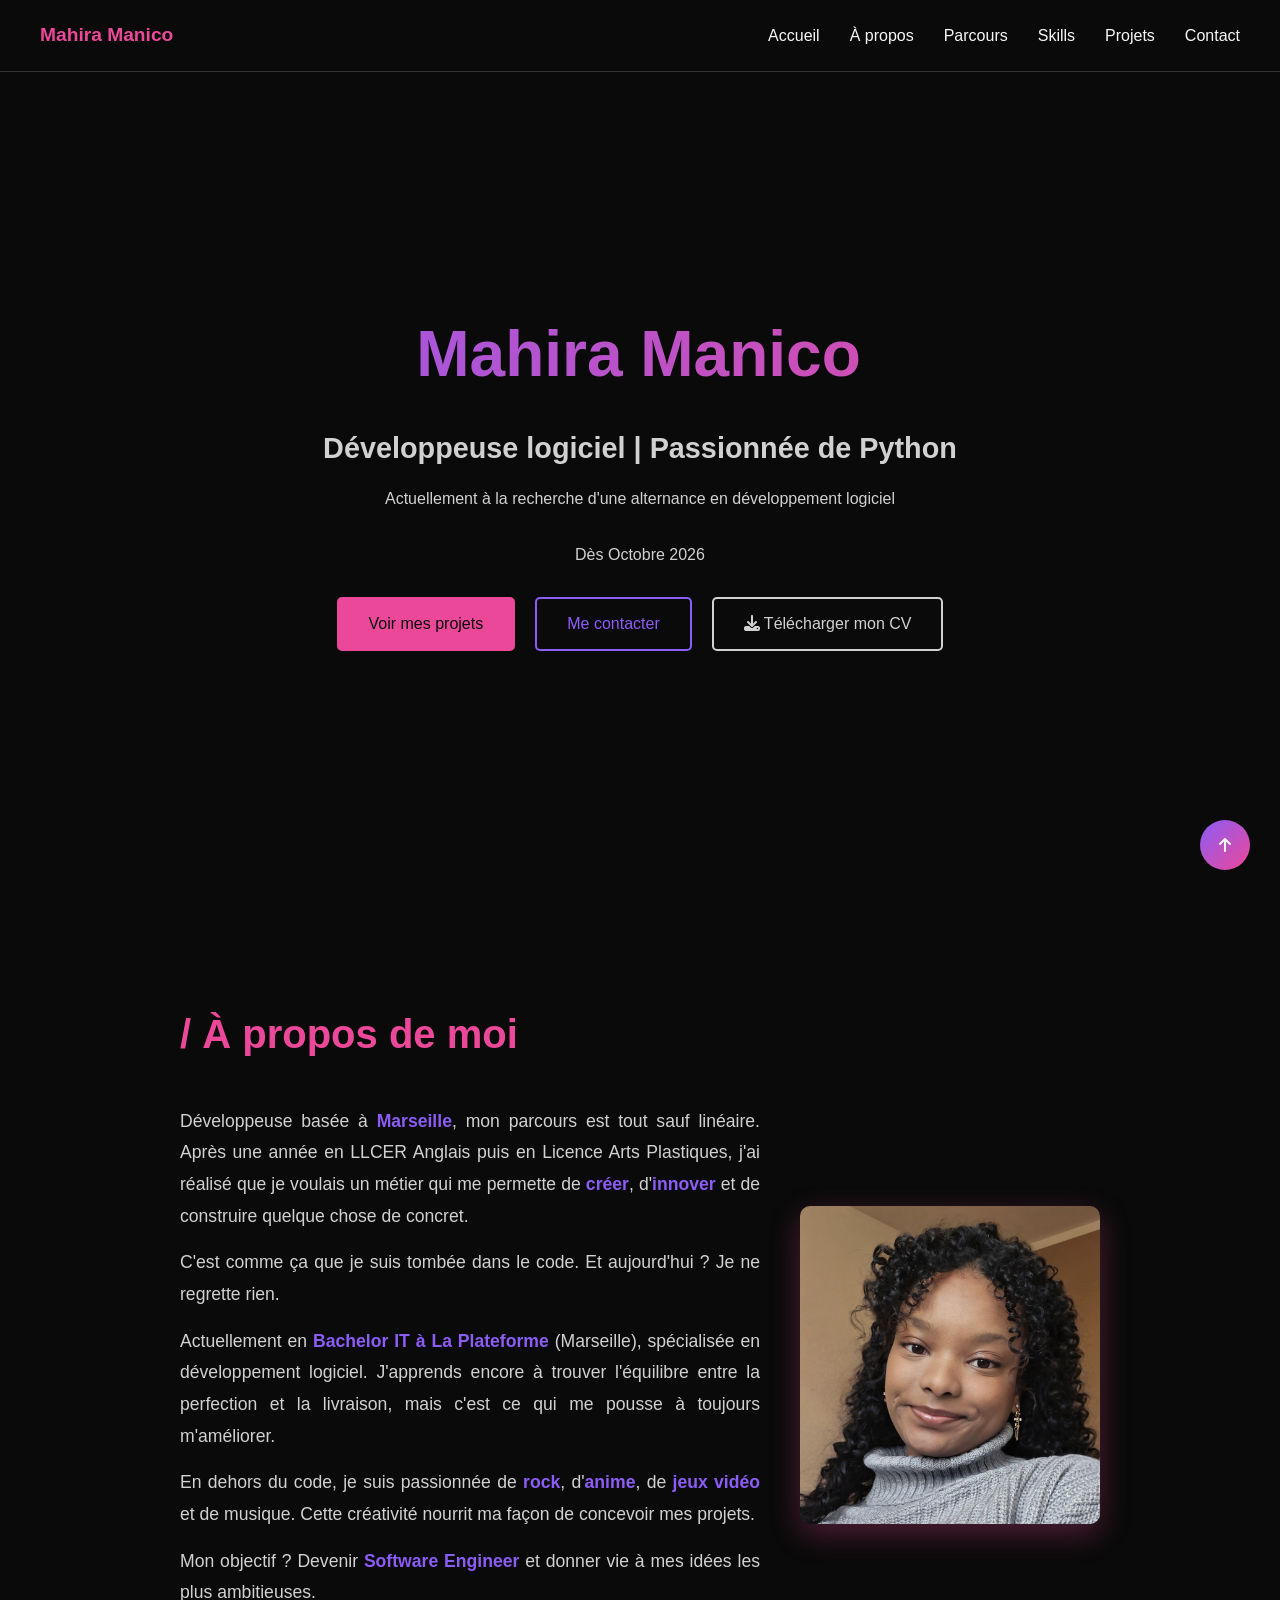
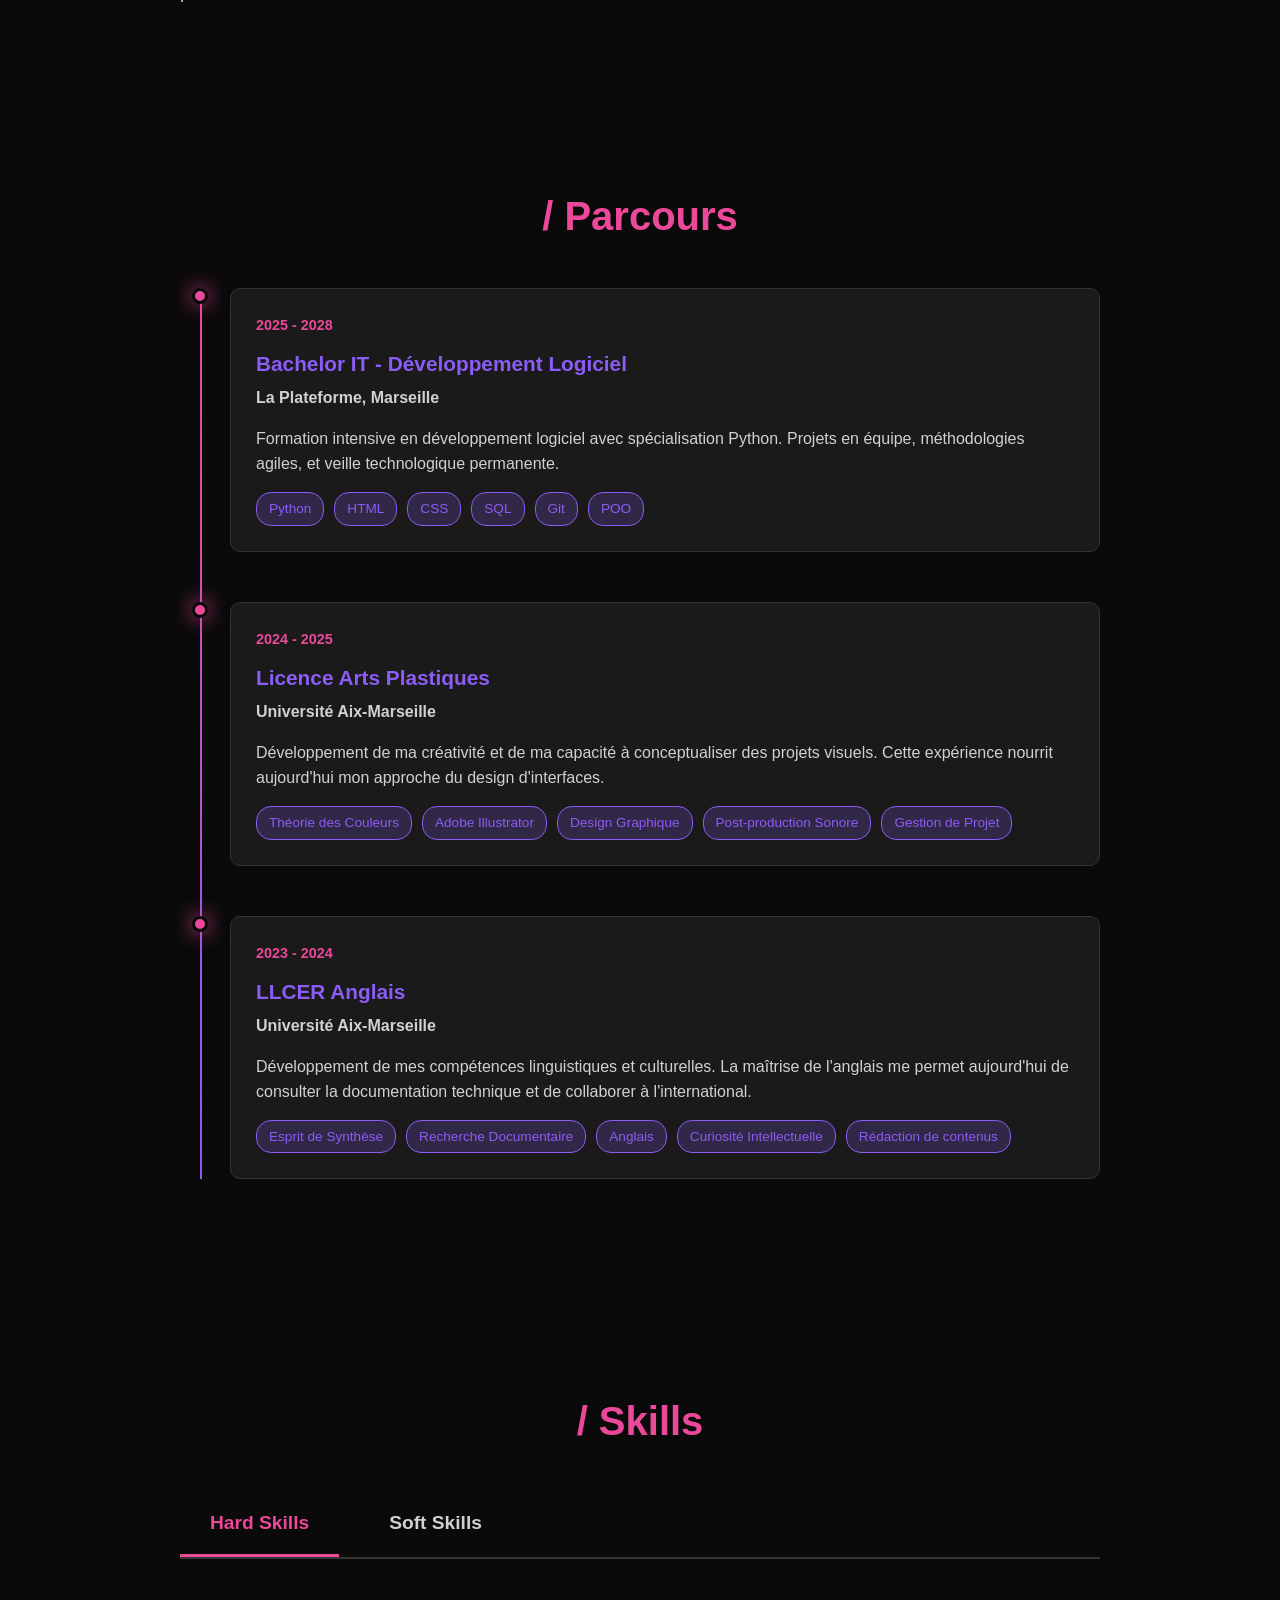
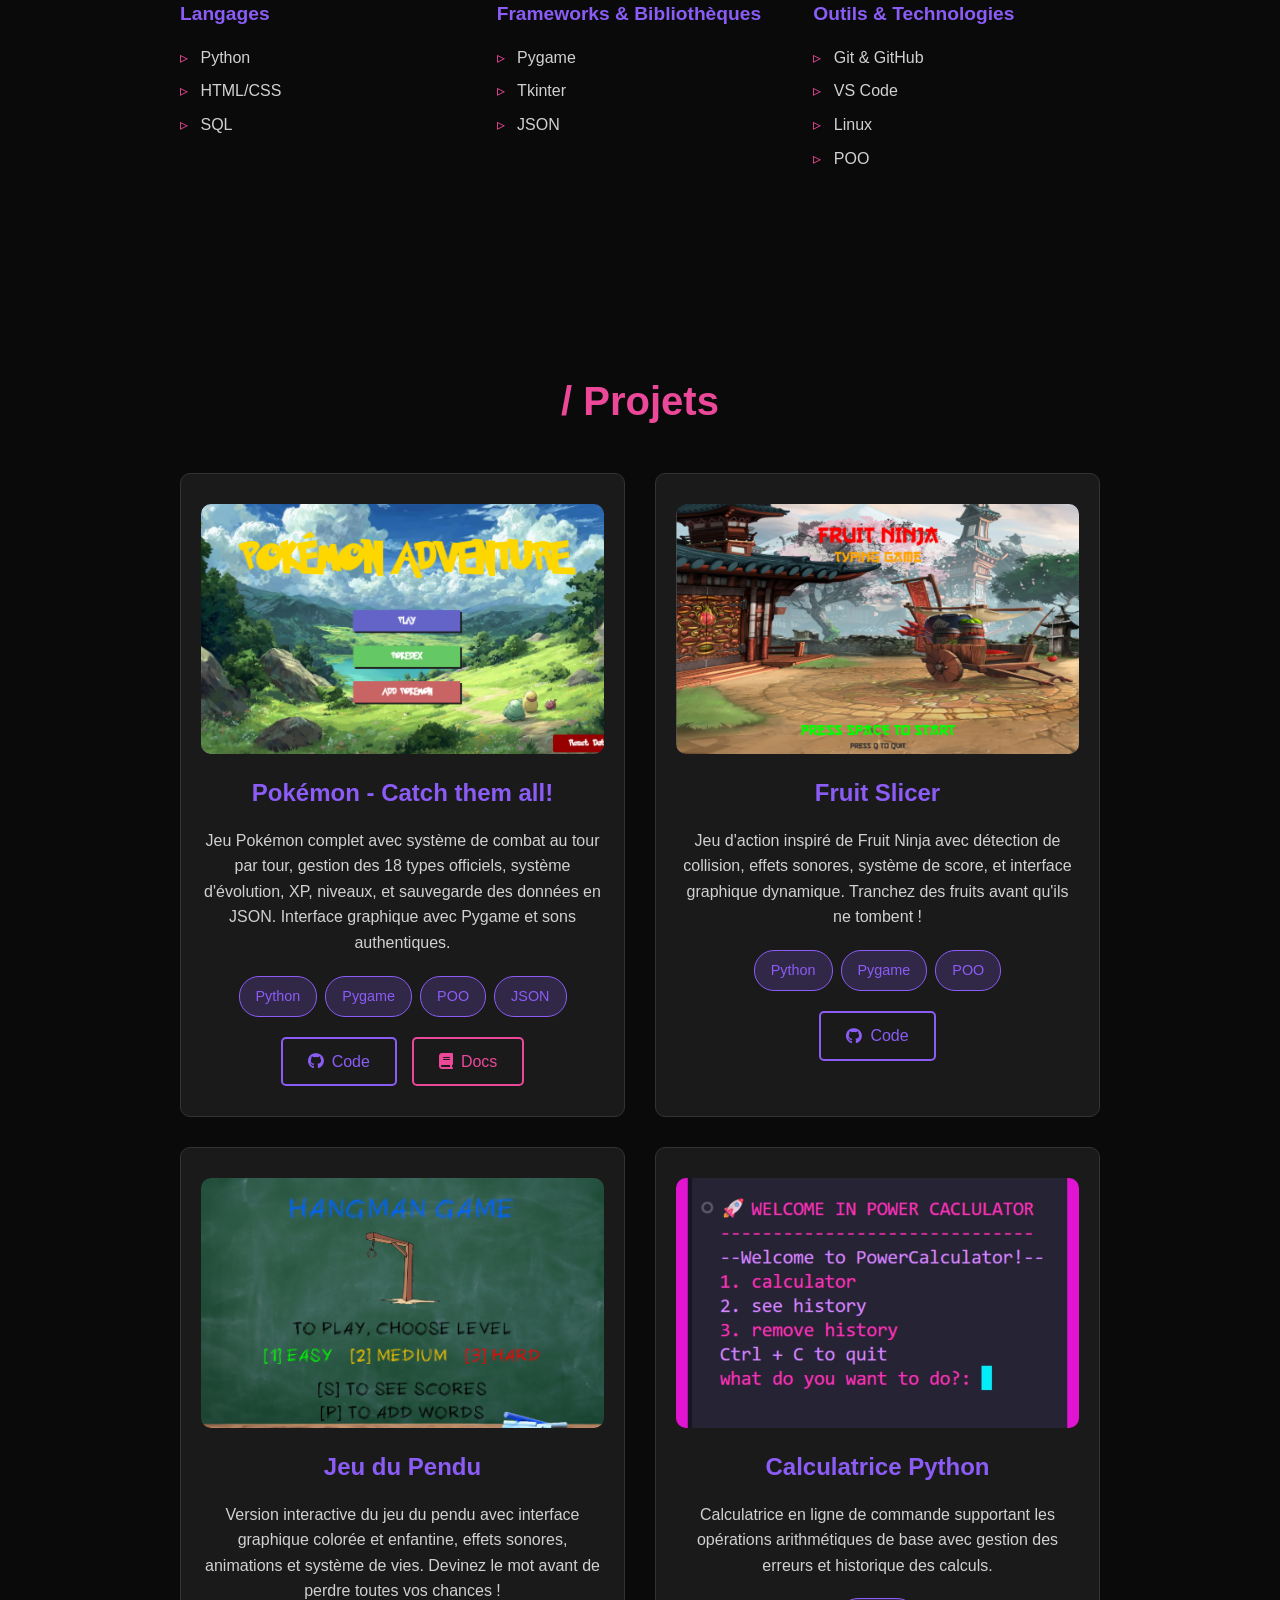
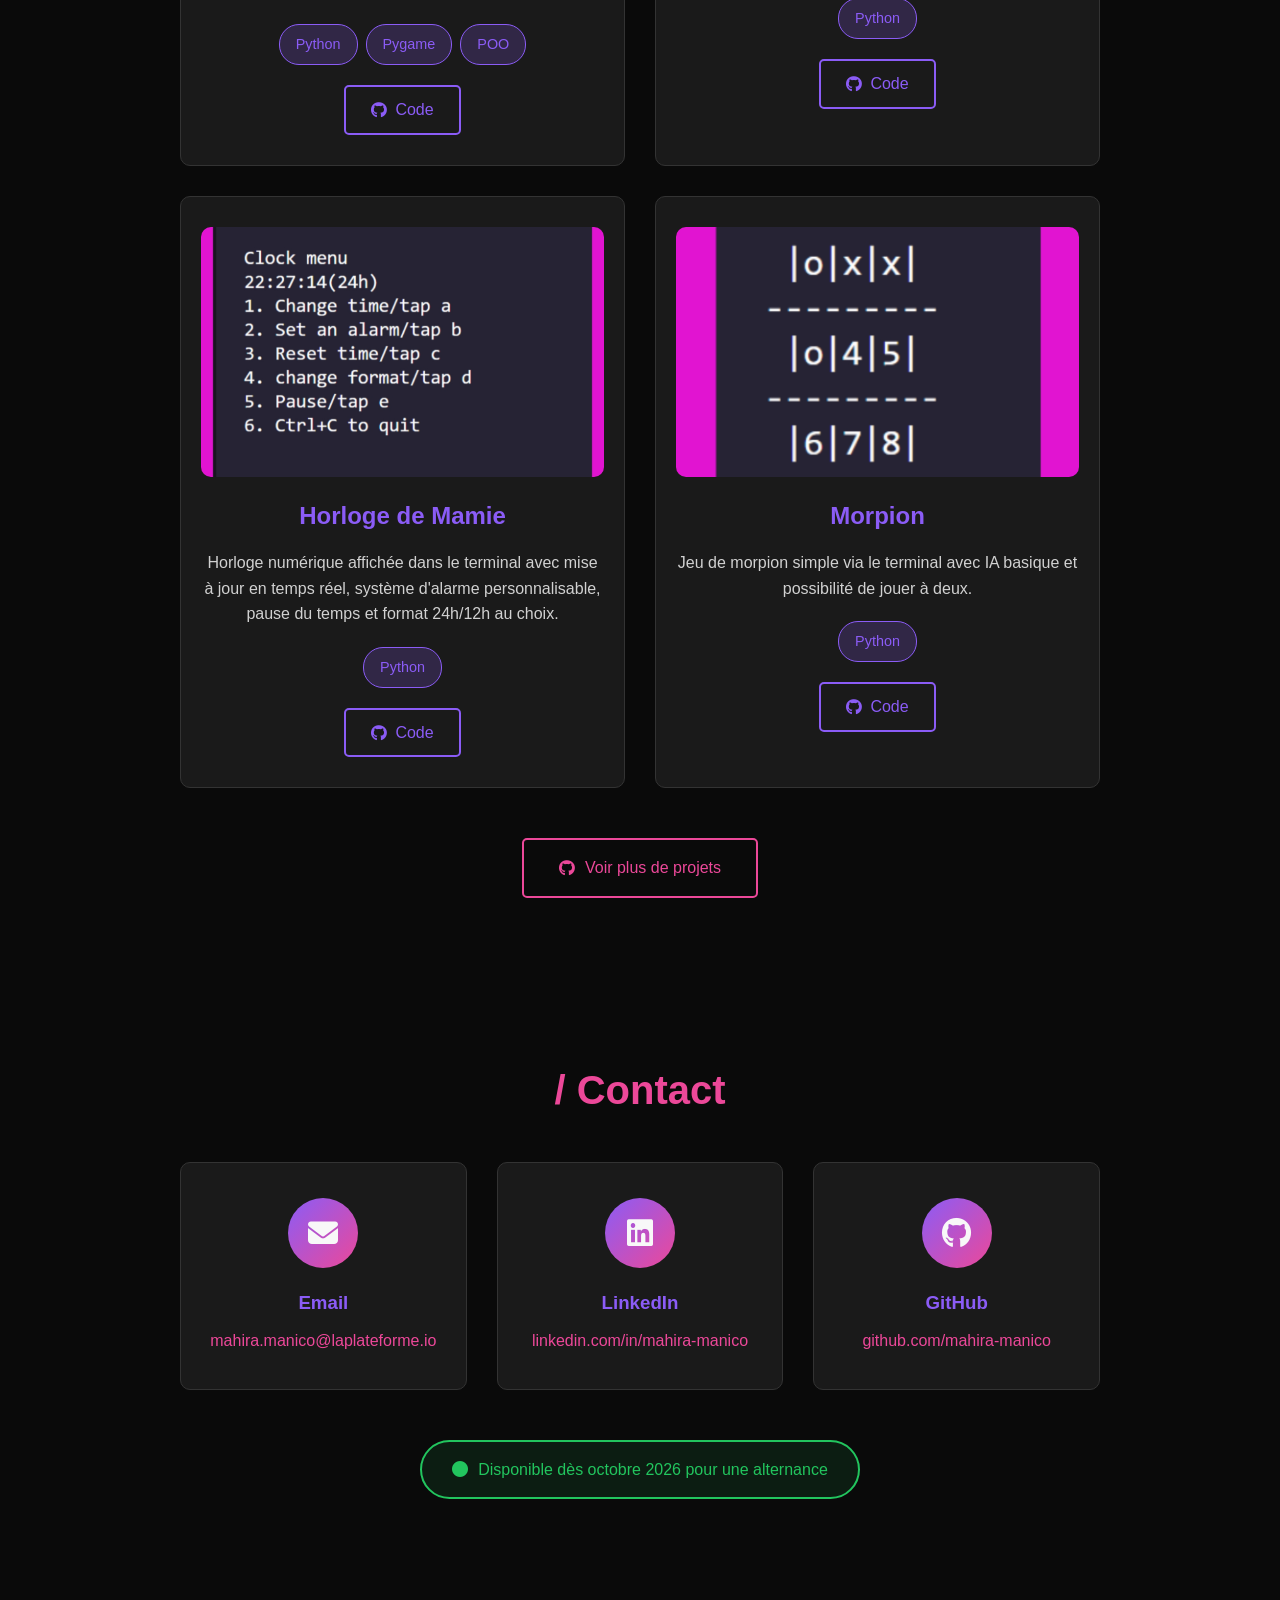
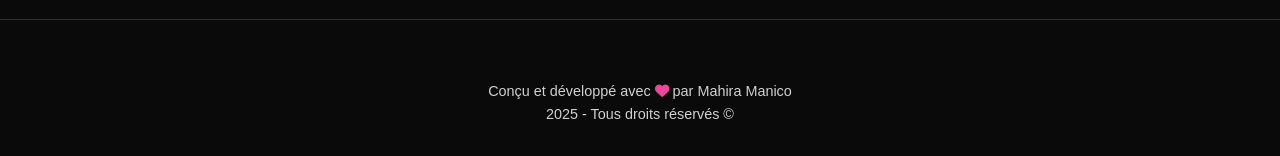
==== commit 526adb04: "initital commit: portfolio website" ====
--- a/site.html
+++ b/site.html
@@ -276,18 +276,16 @@
 
              <div class="project-cards">
                <div class="project-img">
-                <img class="static" src="images/static/monitoring_static.png" alt="Aperçu du dashboard de monitoring">
-                <img class="gif" src="images/gif/monitoring.gif" alt="Démonstration animée du monitoring">
-               </div>
-                <h3>Monitoring Dashboard</h3>
-                 <p>Dashboard de monitoring système en temps réel affichant CPU, RAM, processus actifs et statistiques réseau. Interface web avec auto-refresh et graphiques dynamiques.</p>
-                  <div class="project-stack">
-                  <span>Python</span>
-                  <span>HTML/CSS</span>
-                  <span>JavaScript</span>
-                  </div>
-                  <div class="project-links">
-                    <a href="https://github.com/mahira-manico/monitoring_dashboard" target="_blank" aria-label="Voir le code source sur GitHub">
+                <img class="static" src="images/static/tictactoe_static.jpeg" alt="Aperçu du morpion via terminal">
+                <img class="gif" src="images/gif/tictactoe.gif" alt="Démonstration animée du morpion">
+               </div>
+                <h3>Morpion</h3>
+                 <p>Jeu de morpion simple via le terminal avec IA basique et possibilité de jouer à deux.</p>
+                  <div class="project-stack">
+                  <span>Python</span>
+                  </div>
+                  <div class="project-links">
+                    <a href="https://github.com/mahira-manico/morpion" target="_blank" aria-label="Voir le code source sur GitHub">
                       <i class="fa-brands fa-github"></i> Code
                     </a>
                   </div>
